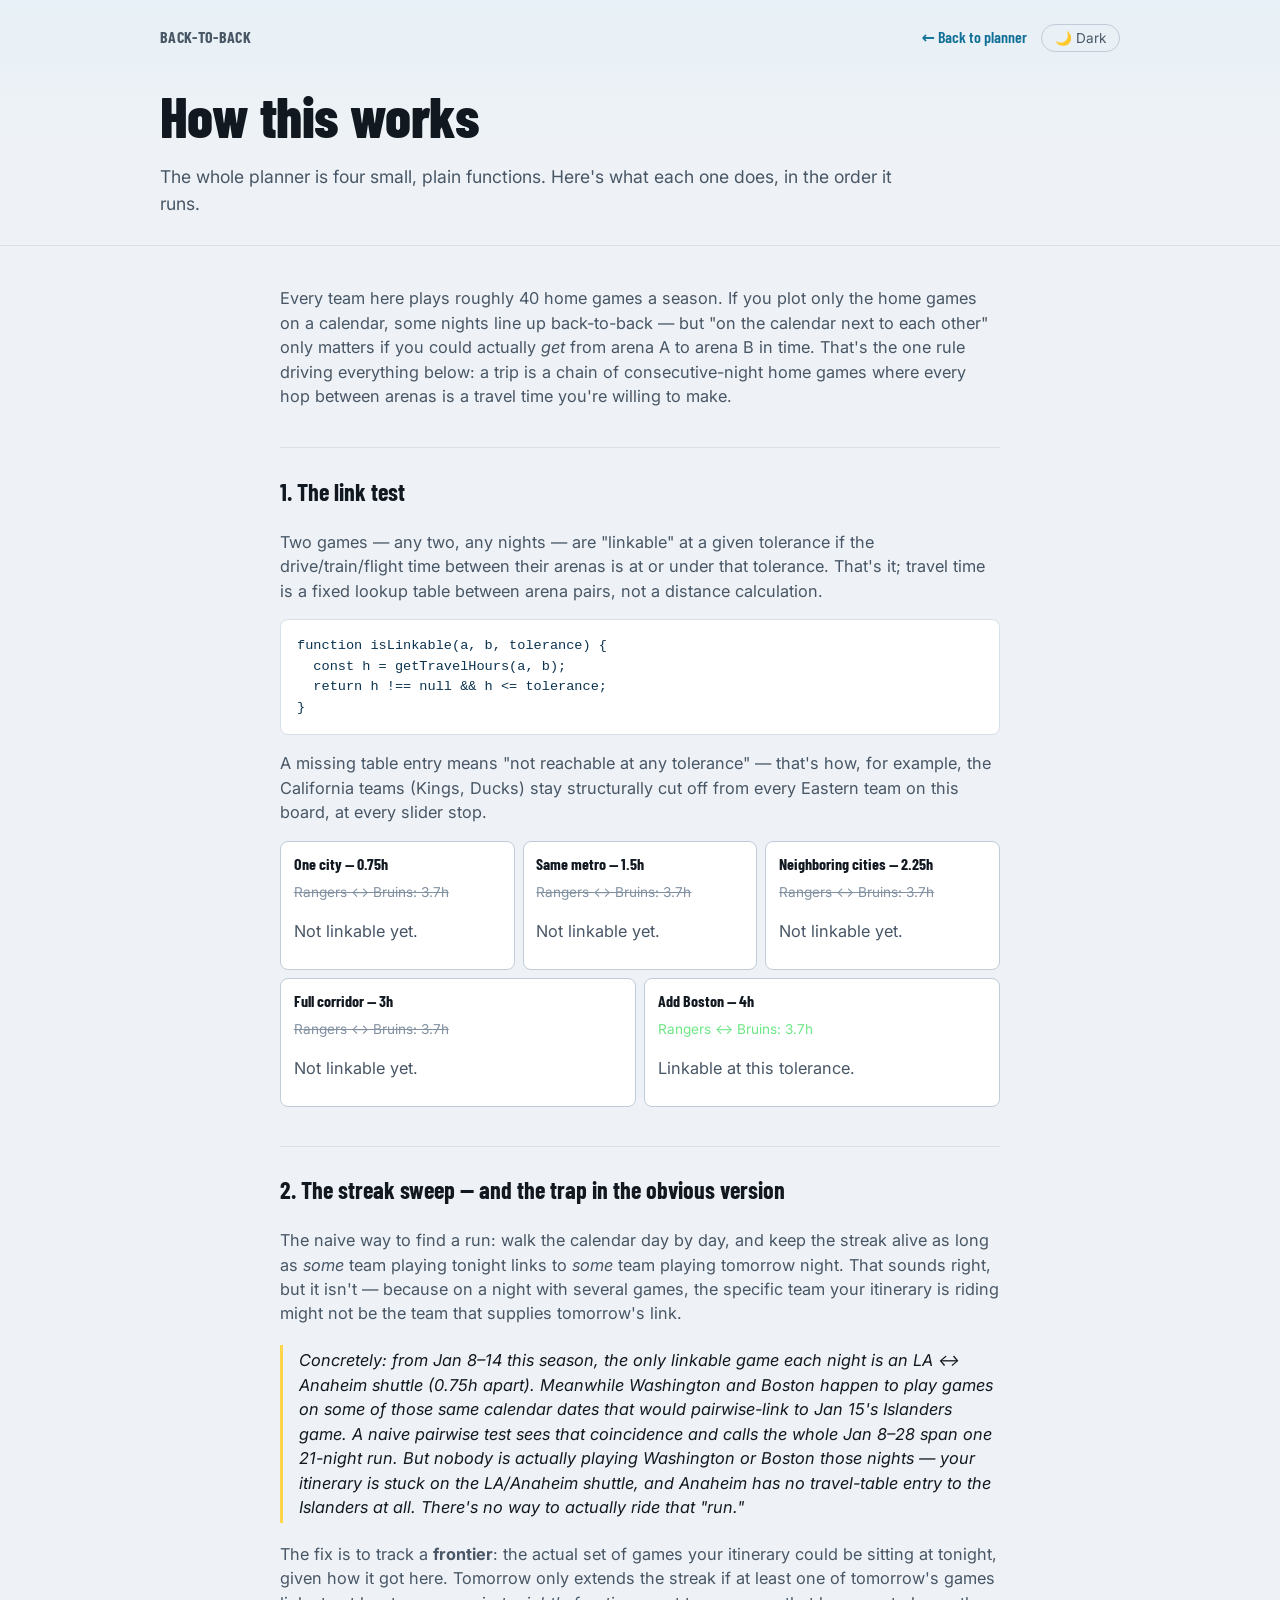
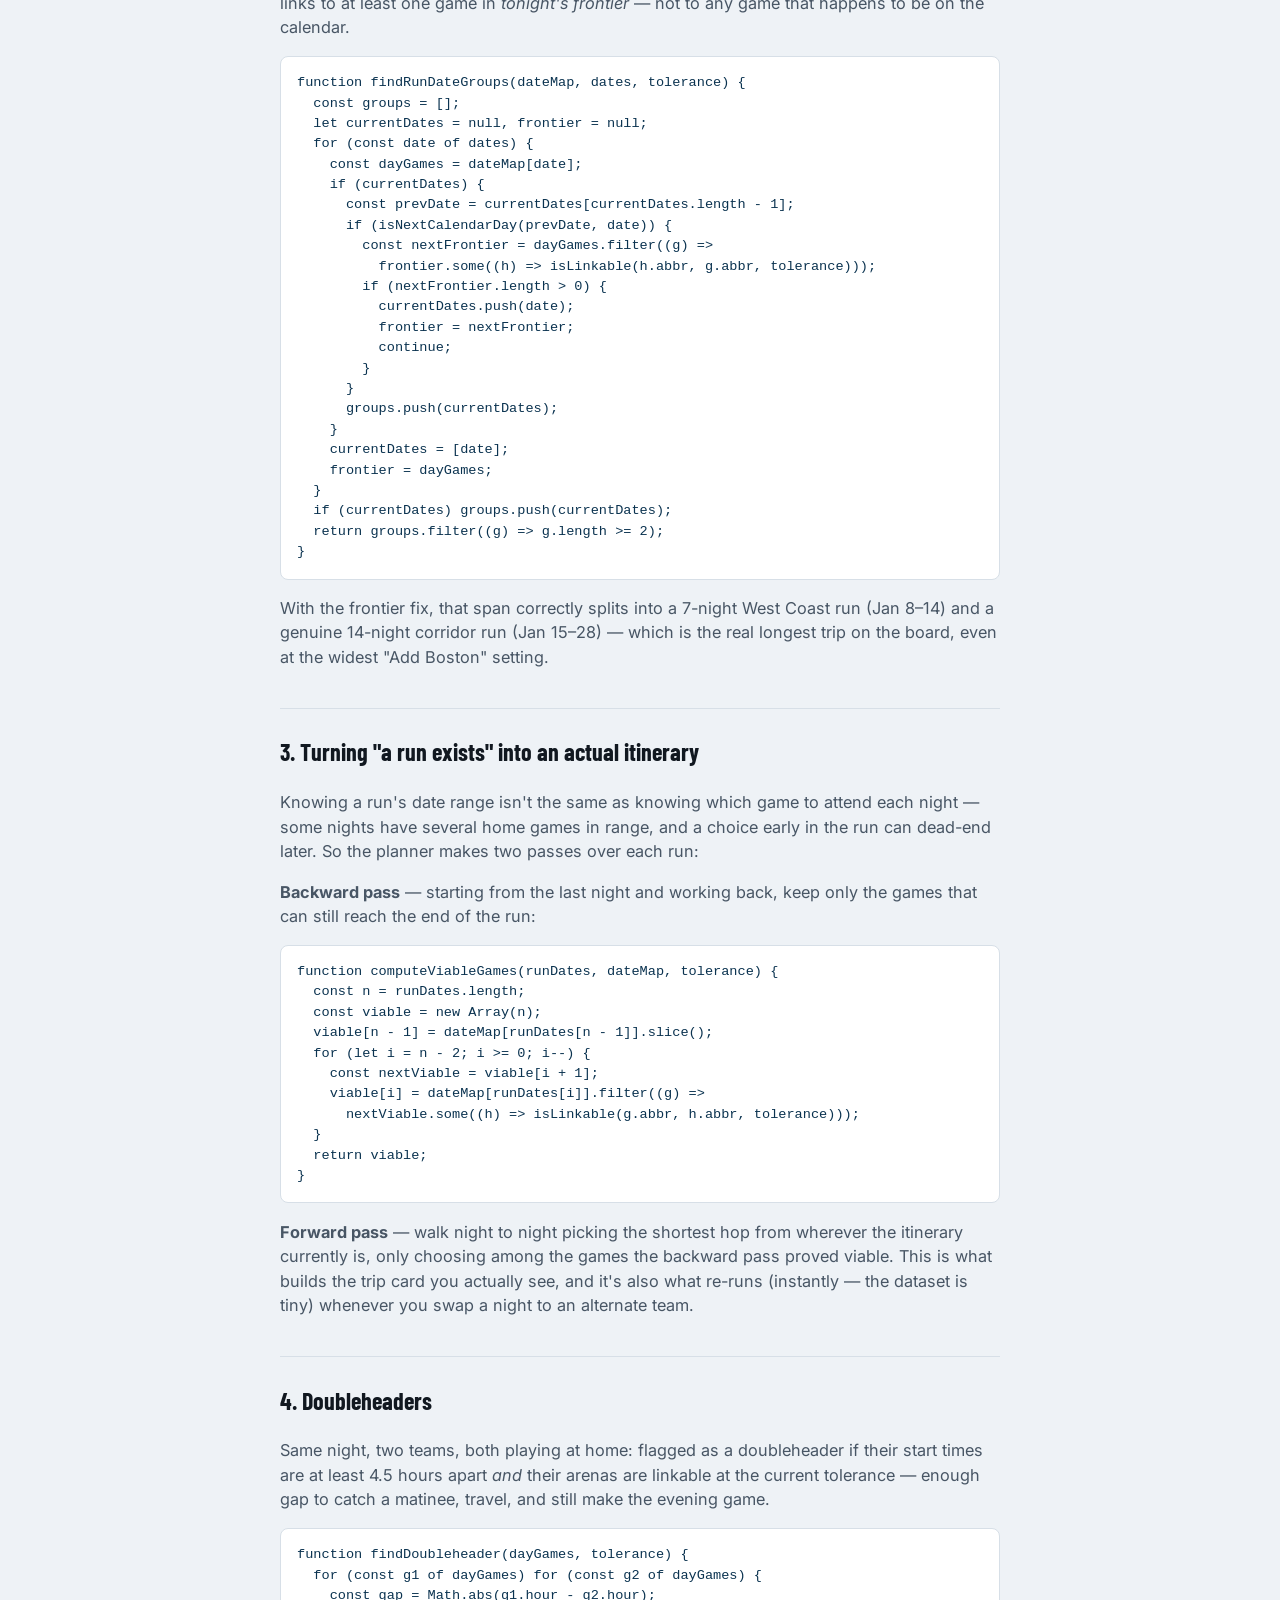
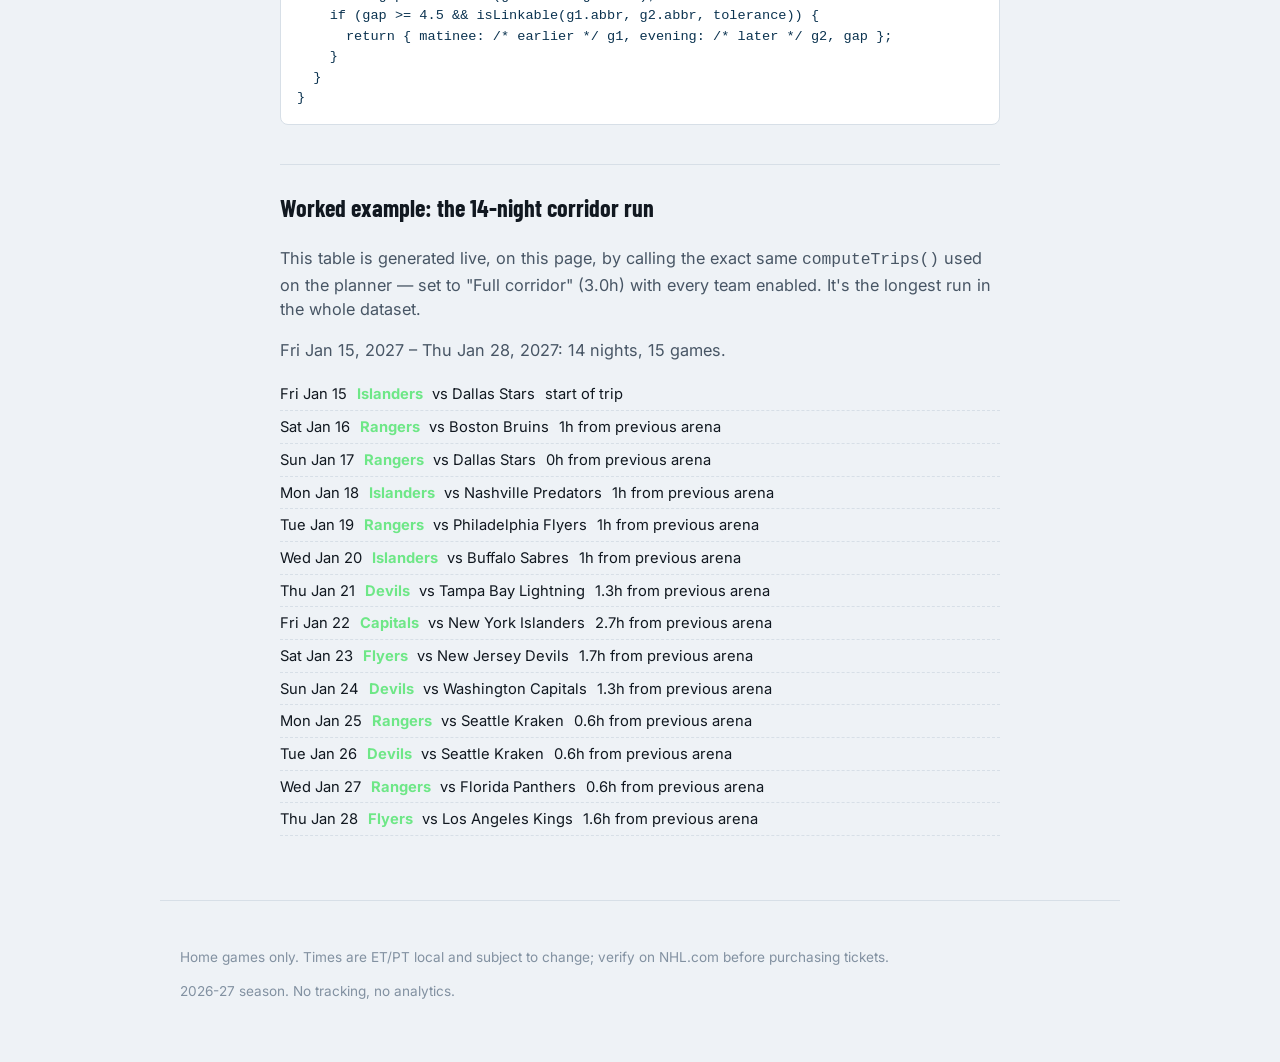
==== how.html @ 1ad983b2 "Initial Back-to-Back NHL trip planner static site Static planner for chaining consecutive-night NHL " ====
<!doctype html>
<html lang="en">
<head>
<meta charset="utf-8">
<script src="theme.js"></script>
<meta name="viewport" content="width=device-width, initial-scale=1">
<title>How this works — Back-to-Back</title>
<meta name="description" content="How the Back-to-Back trip planner finds travelable runs of NHL home games.">
<link rel="preconnect" href="https://fonts.googleapis.com">
<link rel="preconnect" href="https://fonts.gstatic.com" crossorigin>
<link href="https://fonts.googleapis.com/css2?family=Barlow+Condensed:wght@600;700;800&family=Inter:wght@400;500;600;700&display=swap" rel="stylesheet">
<link rel="stylesheet" href="styles.css">
</head>
<body>

<a class="skip-link" href="#how-content">Skip to content</a>

<header class="hero hero-compact">
  <div class="hero-inner">
    <nav class="topnav">
      <span class="brand">Back-to-Back</span>
      <div class="topnav-right">
        <a href="index.html">← Back to planner</a>
        <button type="button" class="theme-toggle" id="theme-toggle"></button>
      </div>
    </nav>
    <h1>How this works</h1>
    <p class="subtitle">The whole planner is four small, plain functions. Here's what each one does, in the order it runs.</p>
  </div>
</header>

<main id="how-content" class="how-page">

  <section>
    <p>
      Every team here plays roughly 40 home games a season. If you plot only the home games on a
      calendar, some nights line up back-to-back — but "on the calendar next to each other" only
      matters if you could actually <em>get</em> from arena A to arena B in time. That's the one rule
      driving everything below: a trip is a chain of consecutive-night home games where every hop
      between arenas is a travel time you're willing to make.
    </p>
  </section>

  <section>
    <h2>1. The link test</h2>
    <p>
      Two games — any two, any nights — are "linkable" at a given tolerance if the drive/train/flight
      time between their arenas is at or under that tolerance. That's it; travel time is a fixed lookup
      table between arena pairs, not a distance calculation.
    </p>
    <pre><code>function isLinkable(a, b, tolerance) {
  const h = getTravelHours(a, b);
  return h !== null && h &lt;= tolerance;
}</code></pre>
    <p>
      A missing table entry means "not reachable at any tolerance" — that's how, for example, the
      California teams (Kings, Ducks) stay structurally cut off from every Eastern team on this board,
      at every slider stop.
    </p>
    <div class="mini-slider-demo" id="link-demo" aria-hidden="false"></div>
  </section>

  <section>
    <h2>2. The streak sweep — and the trap in the obvious version</h2>
    <p>
      The naive way to find a run: walk the calendar day by day, and keep the streak alive as long as
      <em>some</em> team playing tonight links to <em>some</em> team playing tomorrow night. That sounds
      right, but it isn't — because on a night with several games, the specific team your itinerary is
      riding might not be the team that supplies tomorrow's link.
    </p>
    <p class="aha">
      Concretely: from Jan 8–14 this season, the only linkable game each night is an LA ↔ Anaheim shuttle
      (0.75h apart). Meanwhile Washington and Boston happen to play games on some of those same calendar
      dates that <em>would</em> pairwise-link to Jan 15's Islanders game. A naive pairwise test sees that
      coincidence and calls the whole Jan 8–28 span one 21-night run. But nobody is actually playing
      Washington or Boston those nights — your itinerary is stuck on the LA/Anaheim shuttle, and Anaheim
      has no travel-table entry to the Islanders at all. There's no way to actually ride that "run."
    </p>
    <p>
      The fix is to track a <strong>frontier</strong>: the actual set of games your itinerary could be
      sitting at tonight, given how it got here. Tomorrow only extends the streak if at least one of
      tomorrow's games links to at least one game in <em>tonight's frontier</em> — not to any game that
      happens to be on the calendar.
    </p>
    <pre><code>function findRunDateGroups(dateMap, dates, tolerance) {
  const groups = [];
  let currentDates = null, frontier = null;
  for (const date of dates) {
    const dayGames = dateMap[date];
    if (currentDates) {
      const prevDate = currentDates[currentDates.length - 1];
      if (isNextCalendarDay(prevDate, date)) {
        const nextFrontier = dayGames.filter((g) =>
          frontier.some((h) => isLinkable(h.abbr, g.abbr, tolerance)));
        if (nextFrontier.length > 0) {
          currentDates.push(date);
          frontier = nextFrontier;
          continue;
        }
      }
      groups.push(currentDates);
    }
    currentDates = [date];
    frontier = dayGames;
  }
  if (currentDates) groups.push(currentDates);
  return groups.filter((g) => g.length >= 2);
}</code></pre>
    <p>
      With the frontier fix, that span correctly splits into a 7-night West Coast run (Jan 8–14) and a
      genuine 14-night corridor run (Jan 15–28) — which is the real longest trip on the board, even at
      the widest "Add Boston" setting.
    </p>
  </section>

  <section>
    <h2>3. Turning "a run exists" into an actual itinerary</h2>
    <p>
      Knowing a run's date range isn't the same as knowing which game to attend each night — some nights
      have several home games in range, and a choice early in the run can dead-end later. So the planner
      makes two passes over each run:
    </p>
    <p>
      <strong>Backward pass</strong> — starting from the last night and working back, keep only the games
      that can still reach the end of the run:
    </p>
    <pre><code>function computeViableGames(runDates, dateMap, tolerance) {
  const n = runDates.length;
  const viable = new Array(n);
  viable[n - 1] = dateMap[runDates[n - 1]].slice();
  for (let i = n - 2; i >= 0; i--) {
    const nextViable = viable[i + 1];
    viable[i] = dateMap[runDates[i]].filter((g) =>
      nextViable.some((h) => isLinkable(g.abbr, h.abbr, tolerance)));
  }
  return viable;
}</code></pre>
    <p>
      <strong>Forward pass</strong> — walk night to night picking the shortest hop from wherever the
      itinerary currently is, only choosing among the games the backward pass proved viable. This is what
      builds the trip card you actually see, and it's also what re-runs (instantly — the dataset is tiny)
      whenever you swap a night to an alternate team.
    </p>
  </section>

  <section>
    <h2>4. Doubleheaders</h2>
    <p>
      Same night, two teams, both playing at home: flagged as a doubleheader if their start times are at
      least 4.5 hours apart <em>and</em> their arenas are linkable at the current tolerance — enough gap
      to catch a matinee, travel, and still make the evening game.
    </p>
    <pre><code>function findDoubleheader(dayGames, tolerance) {
  for (const g1 of dayGames) for (const g2 of dayGames) {
    const gap = Math.abs(g1.hour - g2.hour);
    if (gap >= 4.5 && isLinkable(g1.abbr, g2.abbr, tolerance)) {
      return { matinee: /* earlier */ g1, evening: /* later */ g2, gap };
    }
  }
}</code></pre>
  </section>

  <section>
    <h2>Worked example: the 14-night corridor run</h2>
    <p>
      This table is generated live, on this page, by calling the exact same <code>computeTrips()</code>
      used on the planner — set to "Full corridor" (3.0h) with every team enabled. It's the longest run in
      the whole dataset.
    </p>
    <div id="worked-example"></div>
  </section>

</main>

<footer class="site-footer">
  <p id="footer-note-how"></p>
  <p class="footer-credit">2026-27 season. No tracking, no analytics.</p>
</footer>

<script src="algo.js"></script>
<script src="how.js"></script>
</body>
</html>
---- styles.css ----
/* ===== Back-to-Back — rink-inspired dark theme ===== */

:root {
  --bg: #0a0e14;
  --bg-raised: #10151d;
  --bg-card: #131a24;
  --bg-card-hover: #172130;
  --ice: #7fd8ff;
  --ice-dim: #3d6b7d;
  --text: #f2f6fa;
  --text-dim: #a9b6c4;
  --text-faint: #6c7a89;
  --border: #223042;
  --border-bright: #2e4155;
  --accent: #7fd8ff;
  --danger: #ff6b6b;
  --focus: #ffd54a;
  --radius: 14px;
  --radius-sm: 8px;
  --font-display: "Barlow Condensed", "Archivo", system-ui, sans-serif;
  --font-body: "Inter", system-ui, -apple-system, sans-serif;
  --shadow-card: 0 8px 24px -8px rgba(0, 0, 0, 0.5);
  --motion-fast: 200ms;
  --motion-med: 340ms;
}

@media (prefers-color-scheme: light) {
  :root {
    --bg: #eef2f6;
    --bg-raised: #ffffff;
    --bg-card: #ffffff;
    --bg-card-hover: #f5f8fb;
    --ice: #0f6f96;
    --ice-dim: #9fc4d4;
    --text: #111820;
    --text-dim: #485665;
    --text-faint: #8291a1;
    --border: #d7dfe7;
    --border-bright: #c1ccd8;
    --shadow-card: 0 8px 24px -10px rgba(20, 40, 60, 0.18);
  }
}

/* Manual theme toggle overrides — win over the system prefers-color-scheme
   query in either direction once the visitor picks a theme explicitly. */
:root[data-theme="light"] {
  --bg: #eef2f6;
  --bg-raised: #ffffff;
  --bg-card: #ffffff;
  --bg-card-hover: #f5f8fb;
  --ice: #0f6f96;
  --ice-dim: #9fc4d4;
  --text: #111820;
  --text-dim: #485665;
  --text-faint: #8291a1;
  --border: #d7dfe7;
  --border-bright: #c1ccd8;
  --shadow-card: 0 8px 24px -10px rgba(20, 40, 60, 0.18);
}
:root[data-theme="dark"] {
  --bg: #0a0e14;
  --bg-raised: #10151d;
  --bg-card: #131a24;
  --bg-card-hover: #172130;
  --ice: #7fd8ff;
  --ice-dim: #3d6b7d;
  --text: #f2f6fa;
  --text-dim: #a9b6c4;
  --text-faint: #6c7a89;
  --border: #223042;
  --border-bright: #2e4155;
  --shadow-card: 0 8px 24px -8px rgba(0, 0, 0, 0.5);
}

* { box-sizing: border-box; }

html { color-scheme: dark light; }

body {
  margin: 0;
  background: radial-gradient(ellipse at top, #101823 0%, var(--bg) 55%);
  color: var(--text);
  font-family: var(--font-body);
  line-height: 1.5;
  -webkit-font-smoothing: antialiased;
}

@media (prefers-color-scheme: light) {
  body { background: var(--bg); }
}
:root[data-theme="light"] body { background: var(--bg); }
:root[data-theme="dark"] body { background: radial-gradient(ellipse at top, #101823 0%, var(--bg) 55%); }

.skip-link {
  position: absolute;
  left: -9999px;
  top: 0;
  background: var(--accent);
  color: #001018;
  padding: 0.75rem 1rem;
  z-index: 100;
  font-weight: 600;
}
.skip-link:focus { left: 0; }

:focus-visible {
  outline: 2px solid var(--focus);
  outline-offset: 2px;
}

/* ===== hero ===== */
.hero {
  padding: 2rem 1.25rem 1.5rem;
  border-bottom: 1px solid var(--border);
  background:
    linear-gradient(180deg, rgba(127, 216, 255, 0.06), transparent 60%);
}
.hero-inner { max-width: 960px; margin: 0 auto; }

.hero-compact { padding: 1.5rem 1.25rem 1.75rem; }
.hero-compact h1 { font-size: clamp(1.8rem, 5vw, 2.6rem); }

.topnav {
  display: flex;
  align-items: baseline;
  justify-content: space-between;
  margin-bottom: 1.25rem;
  font-family: var(--font-display);
}
.topnav .brand {
  font-weight: 700;
  letter-spacing: 0.02em;
  color: var(--text-dim);
  font-size: 1rem;
  text-transform: uppercase;
}
.topnav a {
  color: var(--ice);
  text-decoration: none;
  font-weight: 600;
  font-size: 1rem;
  border-bottom: 1px solid transparent;
}
.topnav a:hover, .topnav a:focus-visible { border-bottom-color: currentColor; }
.topnav-right { display: flex; align-items: center; gap: 0.9rem; }

.hero h1 {
  font-family: var(--font-display);
  font-weight: 800;
  font-size: clamp(2.2rem, 6vw, 3.6rem);
  letter-spacing: -0.01em;
  margin: 0 0 0.4rem;
  display: flex;
  align-items: baseline;
  gap: 0.6rem;
  flex-wrap: wrap;
}
.hero-year {
  font-size: 1.1rem;
  color: var(--ice);
  font-weight: 700;
  background: rgba(127, 216, 255, 0.12);
  padding: 0.15rem 0.6rem;
  border-radius: 999px;
  letter-spacing: 0.02em;
}
.subtitle {
  color: var(--text-dim);
  font-size: 1.1rem;
  max-width: 42em;
  margin: 0;
}

/* ===== controls bar ===== */
.controls-bar {
  position: sticky;
  top: 0;
  z-index: 20;
  background: rgba(10, 14, 20, 0.92);
  backdrop-filter: blur(10px);
  border-bottom: 1px solid var(--border);
}
@media (prefers-color-scheme: light) {
  .controls-bar { background: rgba(238, 242, 246, 0.92); }
}
.controls-inner {
  max-width: 960px;
  margin: 0 auto;
  padding: 1rem 1.25rem;
  display: grid;
  gap: 1rem;
  grid-template-columns: 1fr;
}
@media (min-width: 800px) {
  .controls-inner {
    grid-template-columns: 1.2fr 1fr auto;
    align-items: start;
  }
}

.control-label {
  font-family: var(--font-display);
  font-weight: 700;
  font-size: 0.9rem;
  text-transform: uppercase;
  letter-spacing: 0.06em;
  color: var(--text-faint);
  margin: 0 0 0.4rem;
}

.slider-readout {
  display: flex;
  align-items: baseline;
  gap: 0.6rem;
  margin-bottom: 0.35rem;
}
.slider-value-label {
  font-family: var(--font-display);
  font-weight: 700;
  font-size: 1.4rem;
  color: var(--text);
}
.slider-value-hours {
  font-variant-numeric: tabular-nums;
  color: var(--ice);
  font-weight: 600;
}

.tolerance-slider {
  width: 100%;
  appearance: none;
  height: 6px;
  border-radius: 999px;
  background: linear-gradient(90deg, var(--ice-dim), var(--ice));
  margin: 0.4rem 0 0.2rem;
  cursor: pointer;
}
.tolerance-slider::-webkit-slider-thumb {
  appearance: none;
  width: 24px;
  height: 24px;
  border-radius: 50%;
  background: var(--ice);
  border: 3px solid var(--bg);
  box-shadow: 0 0 0 1.5px var(--ice);
  cursor: pointer;
  transition: transform var(--motion-fast);
}
.tolerance-slider:hover::-webkit-slider-thumb,
.tolerance-slider:focus-visible::-webkit-slider-thumb { transform: scale(1.15); }
.tolerance-slider::-moz-range-thumb {
  width: 24px;
  height: 24px;
  border-radius: 50%;
  background: var(--ice);
  border: 3px solid var(--bg);
  cursor: pointer;
}

.stop-ticks {
  display: flex;
  justify-content: space-between;
  font-size: 0.72rem;
  color: var(--text-faint);
  padding: 0 2px;
}
.stop-ticks span { width: 1px; text-align: center; }

.slider-helper {
  color: var(--text-dim);
  font-size: 0.88rem;
  margin: 0.5rem 0 0;
  min-height: 2.4em;
}

.team-filter-header {
  display: flex;
  align-items: center;
  justify-content: space-between;
  gap: 0.5rem;
}
.team-filter-actions { display: flex; gap: 0.4rem; }
.quick-action {
  background: transparent;
  border: 1px solid var(--border-bright);
  color: var(--text-dim);
  border-radius: 999px;
  padding: 0.2rem 0.7rem;
  font-size: 0.8rem;
  cursor: pointer;
  font-family: var(--font-body);
}
.quick-action:hover { border-color: var(--ice); color: var(--ice); }

.theme-toggle {
  background: transparent;
  border: 1px solid var(--border-bright);
  color: var(--text-dim);
  border-radius: 999px;
  padding: 0.3rem 0.8rem;
  font-size: 0.85rem;
  font-family: var(--font-body);
  cursor: pointer;
  white-space: nowrap;
}
.theme-toggle:hover { border-color: var(--ice); color: var(--ice); }

.team-chips {
  display: flex;
  flex-wrap: wrap;
  gap: 0.4rem;
  margin-top: 0.5rem;
}
.team-chip {
  --chip-color: #888;
  display: inline-flex;
  align-items: center;
  gap: 0.4rem;
  border: 1.5px solid var(--chip-color);
  background: color-mix(in srgb, var(--chip-color) 12%, transparent);
  color: var(--text);
  padding: 0.35rem 0.7rem 0.35rem 0.5rem;
  border-radius: 999px;
  font-size: 0.85rem;
  font-weight: 600;
  cursor: pointer;
  min-height: 36px;
  transition: background var(--motion-fast), opacity var(--motion-fast);
}
.team-chip .dot {
  width: 10px;
  height: 10px;
  border-radius: 50%;
  background: var(--chip-color);
  flex: none;
}
.team-chip[aria-pressed="false"] {
  opacity: 0.4;
  background: transparent;
}
.team-chip:hover { background: color-mix(in srgb, var(--chip-color) 22%, transparent); }

.live-stat {
  font-family: var(--font-display);
  font-size: 1rem;
  color: var(--text-dim);
  align-self: center;
  background: var(--bg-raised);
  border: 1px solid var(--border);
  border-radius: var(--radius-sm);
  padding: 0.6rem 0.9rem;
  white-space: nowrap;
}
.live-stat strong { color: var(--ice); font-size: 1.15rem; }

/* ===== corridor schematic ===== */
.corridor-schematic-wrap {
  border-bottom: 1px solid var(--border);
  background: var(--bg-raised);
}
.corridor-schematic-inner {
  max-width: 960px;
  margin: 0 auto;
  padding: 1rem 1.25rem;
  overflow-x: auto;
}
.corridor-schematic svg { display: block; min-width: 560px; }
.corridor-node-label {
  font-family: var(--font-body);
  font-size: 11px;
  fill: var(--text-dim);
}
.corridor-link {
  stroke: var(--border-bright);
  stroke-width: 2;
  transition: stroke var(--motion-med), stroke-width var(--motion-med), opacity var(--motion-med);
  opacity: 0.35;
}
.corridor-link.active {
  opacity: 1;
  stroke-width: 3;
}

/* ===== results ===== */
main#results {
  max-width: 960px;
  margin: 0 auto;
  padding: 1.5rem 1.25rem 3rem;
}

.hero-callout {
  background: linear-gradient(135deg, rgba(127, 216, 255, 0.14), rgba(127, 216, 255, 0.03));
  border: 1px solid var(--border-bright);
  border-radius: var(--radius);
  padding: 1rem 1.25rem;
  margin-bottom: 1.5rem;
  font-family: var(--font-display);
  font-size: 1.05rem;
  color: var(--text);
}
.hero-callout strong { color: var(--ice); font-size: 1.3rem; }

.empty-state {
  text-align: center;
  padding: 3rem 1rem;
  color: var(--text-dim);
  font-size: 1.05rem;
}

.range-section { margin-bottom: 2.25rem; }
.range-section-header {
  display: flex;
  align-items: baseline;
  gap: 0.7rem;
  margin-bottom: 0.9rem;
  font-family: var(--font-display);
}
.range-section-header h2 {
  font-size: 1.6rem;
  font-weight: 800;
  margin: 0;
  letter-spacing: -0.01em;
}
.range-count-badge {
  background: var(--bg-card);
  border: 1px solid var(--border-bright);
  color: var(--text-dim);
  font-size: 0.8rem;
  font-weight: 700;
  padding: 0.15rem 0.6rem;
  border-radius: 999px;
}

.trip-cards { display: grid; gap: 1rem; }

.trip-card {
  background: var(--bg-card);
  border: 1px solid var(--border);
  border-radius: var(--radius);
  box-shadow: var(--shadow-card);
  overflow: hidden;
  animation: card-in var(--motion-med) both;
}
@keyframes card-in {
  from { opacity: 0; transform: translateY(6px); }
  to { opacity: 1; transform: translateY(0); }
}
@media (prefers-reduced-motion: reduce) {
  .trip-card { animation: none; }
}

.trip-card-header {
  display: flex;
  align-items: center;
  justify-content: space-between;
  gap: 1rem;
  padding: 0.9rem 1.1rem;
  border-bottom: 1px solid var(--border);
  flex-wrap: wrap;
}
.trip-card-dates {
  font-family: var(--font-display);
  font-weight: 700;
  font-size: 1.05rem;
}
.trip-card-badges { display: flex; gap: 0.5rem; align-items: center; }
.night-count-badge {
  font-family: var(--font-display);
  font-weight: 800;
  font-size: 1.3rem;
  color: var(--ice);
  background: color-mix(in srgb, var(--ice) 14%, transparent);
  border-radius: var(--radius-sm);
  padding: 0.25rem 0.7rem;
  white-space: nowrap;
}
.game-count-note {
  font-size: 0.78rem;
  color: var(--text-faint);
  font-weight: 600;
}
.copy-btn {
  background: transparent;
  border: 1px solid var(--border-bright);
  color: var(--text-dim);
  border-radius: var(--radius-sm);
  padding: 0.35rem 0.7rem;
  font-size: 0.8rem;
  cursor: pointer;
  font-family: var(--font-body);
}
.copy-btn:hover { color: var(--ice); border-color: var(--ice); }

.night-list { list-style: none; margin: 0; padding: 0.4rem 1.1rem 1rem; }
.night-row {
  display: grid;
  grid-template-columns: 3.4em 8px 1fr auto;
  gap: 0.6rem;
  align-items: center;
  padding: 0.55rem 0;
  border-bottom: 1px dashed var(--border);
}
.night-row:last-child { border-bottom: none; }
.night-date {
  font-size: 0.82rem;
  color: var(--text-faint);
  font-variant-numeric: tabular-nums;
  line-height: 1.25;
}
.night-stripe { width: 8px; align-self: stretch; border-radius: 4px; background: var(--stripe-color, var(--ice)); }
.night-main { min-width: 0; }
.night-matchup { font-weight: 600; font-size: 0.98rem; }
.night-meta { font-size: 0.82rem; color: var(--text-dim); }
.night-time {
  font-size: 0.85rem;
  color: var(--text-dim);
  text-align: right;
  white-space: nowrap;
}

.alt-picker { display: flex; flex-wrap: wrap; gap: 0.3rem; margin-top: 0.35rem; }
.alt-chip {
  font-size: 0.72rem;
  font-weight: 600;
  padding: 0.15rem 0.5rem;
  border-radius: 999px;
  border: 1px solid var(--border-bright);
  background: transparent;
  color: var(--text-faint);
  cursor: pointer;
}
.alt-chip[aria-pressed="true"] {
  background: var(--alt-color, var(--ice));
  color: #001018;
  border-color: var(--alt-color, var(--ice));
}

.hop-row {
  grid-column: 1 / -1;
  display: flex;
  align-items: center;
  gap: 0.4rem;
  font-size: 0.78rem;
  color: var(--text-faint);
  padding: 0.15rem 0 0.15rem 3.4em;
}
.hop-row.hop-tight { color: var(--focus); font-weight: 600; }
.hop-arrow { color: var(--text-faint); }

.doubleheader-badge {
  display: inline-block;
  font-size: 0.7rem;
  font-weight: 800;
  text-transform: uppercase;
  letter-spacing: 0.04em;
  color: #1a1200;
  background: linear-gradient(135deg, var(--focus), #ffb84a);
  padding: 0.15rem 0.5rem;
  border-radius: 999px;
  margin-bottom: 0.3rem;
}
.doubleheader-game {
  display: flex;
  justify-content: space-between;
  gap: 0.6rem;
  font-size: 0.9rem;
  padding: 0.1rem 0;
}
.doubleheader-arrow { color: var(--text-faint); font-size: 0.78rem; padding-left: 0.2rem; }

/* ===== footer ===== */
.site-footer {
  max-width: 960px;
  margin: 0 auto;
  padding: 2rem 1.25rem 3rem;
  color: var(--text-faint);
  font-size: 0.85rem;
  border-top: 1px solid var(--border);
}
.footer-credit { margin-top: 0.4rem; }

/* ===== "how it works" page shares this stylesheet ===== */
.how-page {
  max-width: 760px;
  margin: 0 auto;
  padding: 1.5rem 1.25rem 4rem;
}
.how-page h1 {
  font-family: var(--font-display);
  font-weight: 800;
  font-size: clamp(2rem, 5vw, 2.8rem);
  margin-bottom: 0.3rem;
}
.how-page h2 {
  font-family: var(--font-display);
  font-weight: 700;
  font-size: 1.5rem;
  margin-top: 2.4rem;
  border-top: 1px solid var(--border);
  padding-top: 1.6rem;
}
.how-page p { color: var(--text-dim); font-size: 1.02rem; }
.how-page code, .how-page pre { font-family: "SF Mono", "Menlo", monospace; }
.how-page pre {
  background: var(--bg-card);
  border: 1px solid var(--border);
  border-radius: var(--radius-sm);
  padding: 1rem;
  overflow-x: auto;
  font-size: 0.85rem;
  line-height: 1.5;
  color: #cfe8ff;
}
@media (prefers-color-scheme: light) {
  .how-page pre { color: #0b3350; }
}
.how-page .aha {
  border-left: 3px solid var(--focus);
  padding: 0.2rem 0 0.2rem 1rem;
  margin: 1.2rem 0;
  color: var(--text);
  font-style: italic;
}
.worked-example-row {
  display: flex;
  gap: 0.6rem;
  align-items: baseline;
  padding: 0.3rem 0;
  font-size: 0.92rem;
  border-bottom: 1px dashed var(--border);
}
.worked-example-row .ok { color: #6ee787; font-weight: 700; }
.mini-slider-demo {
  display: flex;
  gap: 0.5rem;
  flex-wrap: wrap;
  margin: 1rem 0;
}
.mini-slider-card {
  border: 1px solid var(--border-bright);
  border-radius: var(--radius-sm);
  padding: 0.6rem 0.8rem;
  background: var(--bg-card);
  font-size: 0.85rem;
  flex: 1 1 200px;
}
.mini-slider-card h3 { margin: 0 0 0.4rem; font-family: var(--font-display); font-size: 1rem; }
.mini-slider-card .link-ok { color: #6ee787; }
.mini-slider-card .link-no { color: var(--text-faint); text-decoration: line-through; }

@media (max-width: 560px) {
  .night-row { grid-template-columns: 2.8em 6px 1fr; }
  .night-time { grid-column: 1 / -1; text-align: left; padding-left: calc(2.8em + 6px + 0.6rem); }
  .hop-row { padding-left: 2.8em; }
}
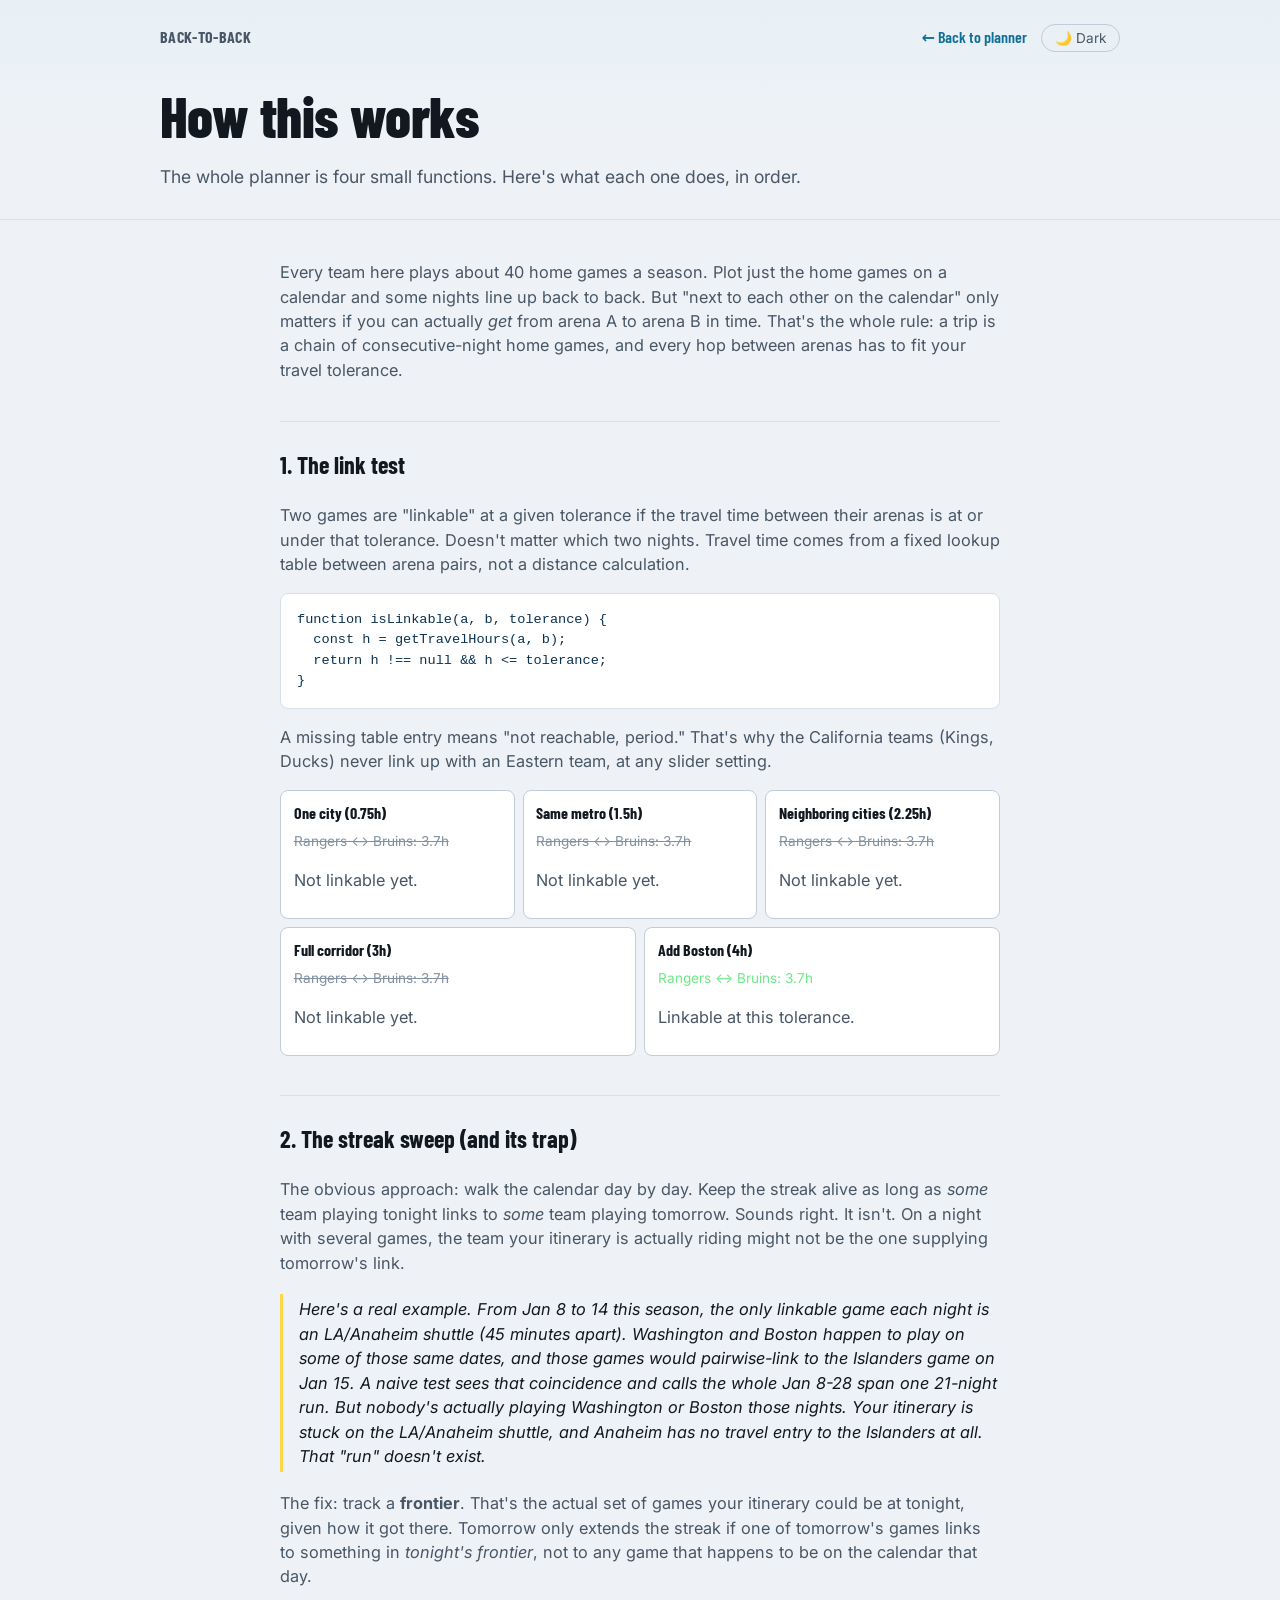
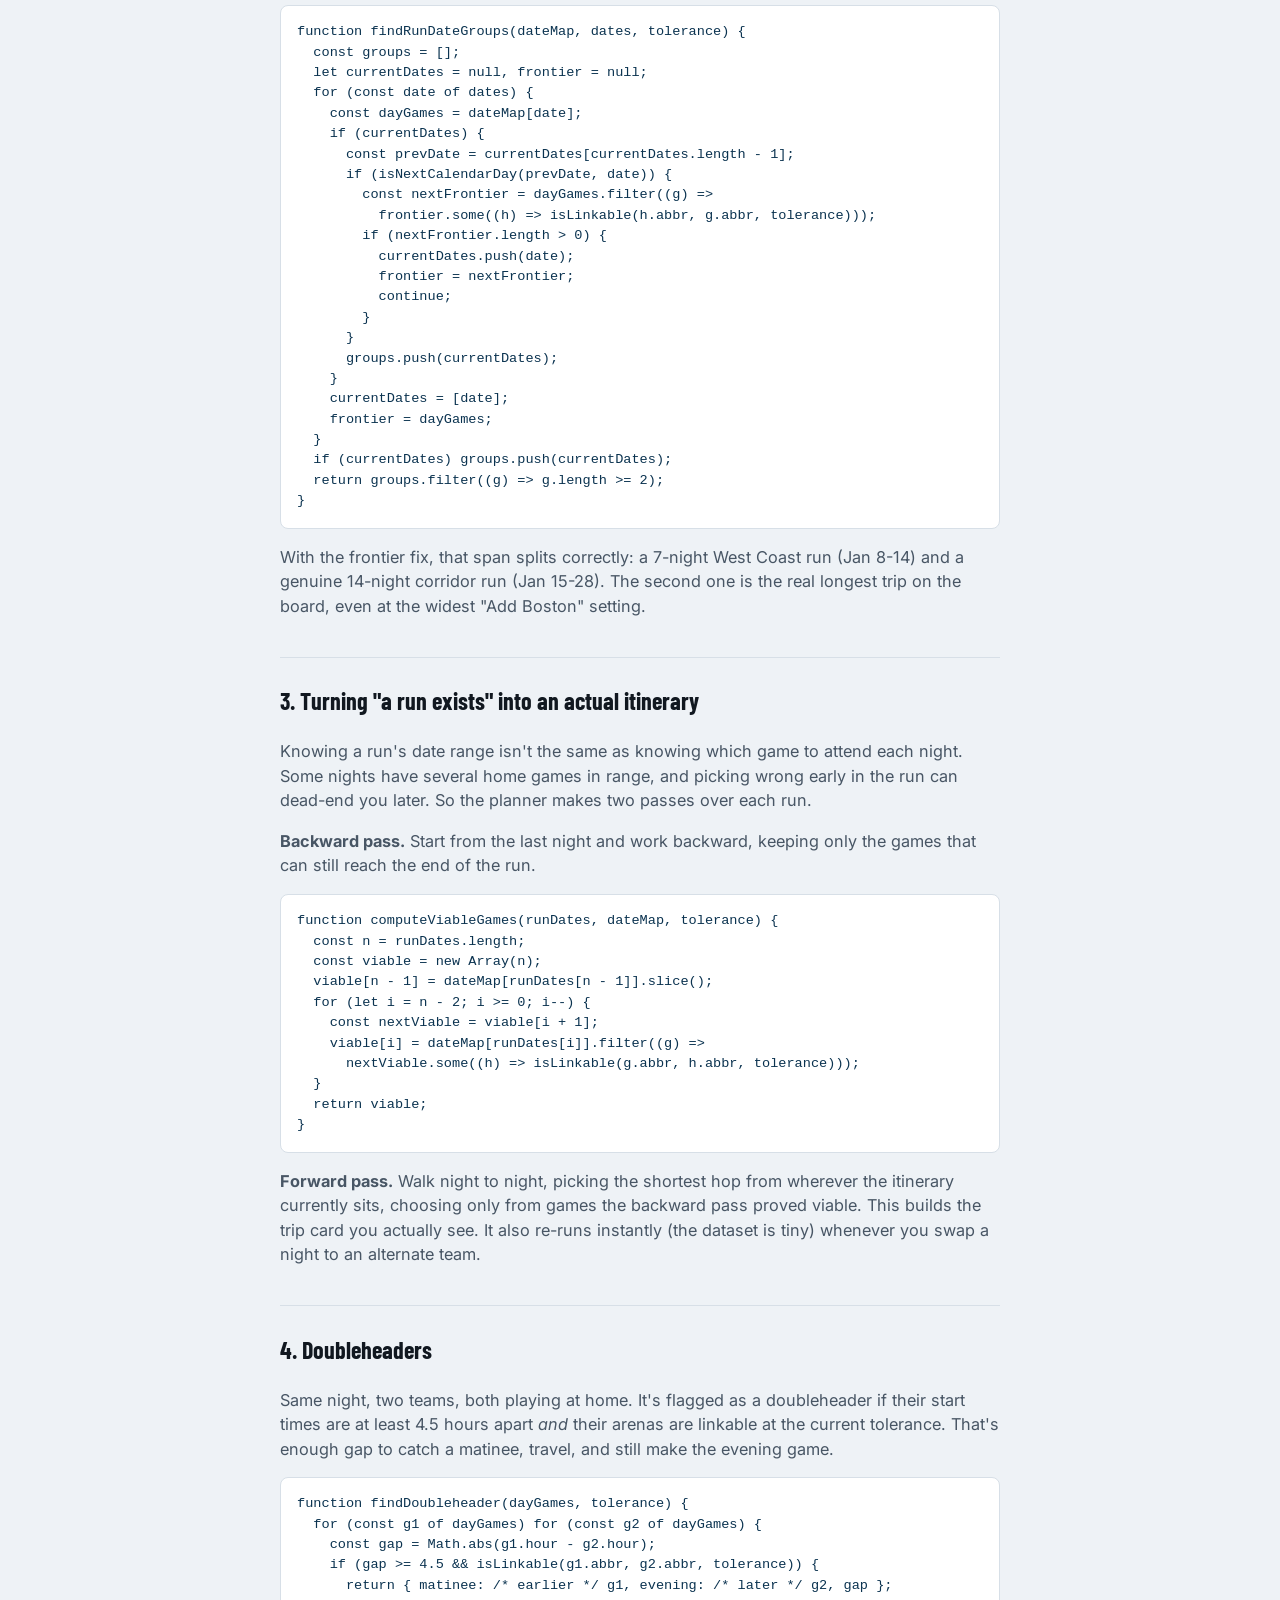
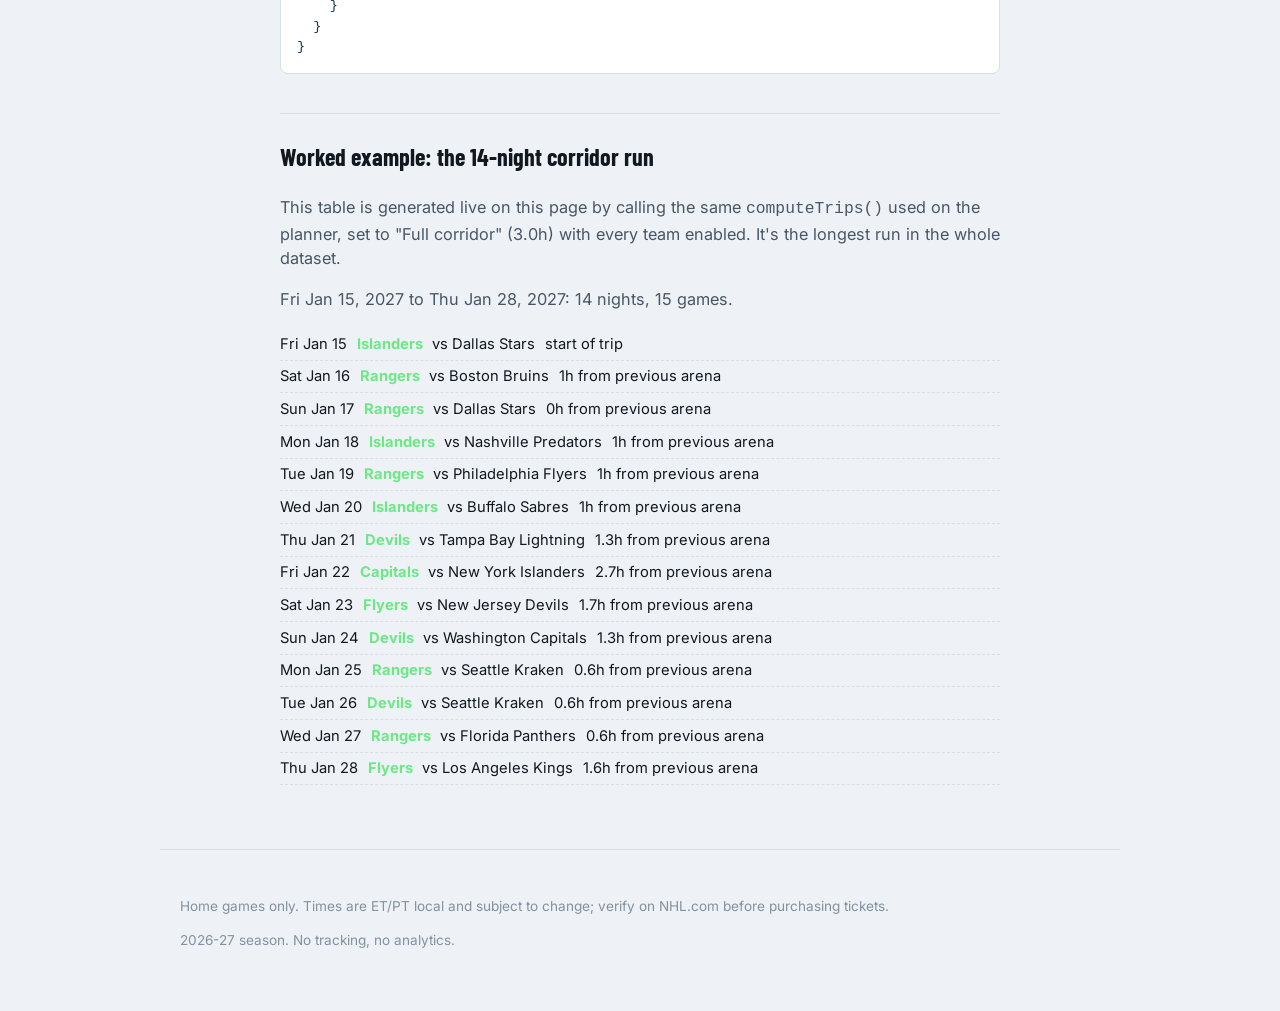
==== commit 86572460: "Remove em/en dashes site-wide, rewrite how.html prose, document style rule Swept every file (UI copy" ====
--- a/how.html
+++ b/how.html
@@ -4,7 +4,7 @@
 <meta charset="utf-8">
 <script src="theme.js"></script>
 <meta name="viewport" content="width=device-width, initial-scale=1">
-<title>How this works — Back-to-Back</title>
+<title>How this works: Back-to-Back</title>
 <meta name="description" content="How the Back-to-Back trip planner finds travelable runs of NHL home games.">
 <link rel="preconnect" href="https://fonts.googleapis.com">
 <link rel="preconnect" href="https://fonts.gstatic.com" crossorigin>
@@ -25,7 +25,7 @@
       </div>
     </nav>
     <h1>How this works</h1>
-    <p class="subtitle">The whole planner is four small, plain functions. Here's what each one does, in the order it runs.</p>
+    <p class="subtitle">The whole planner is four small functions. Here's what each one does, in order.</p>
   </div>
 </header>
 
@@ -33,19 +33,19 @@
 
   <section>
     <p>
-      Every team here plays roughly 40 home games a season. If you plot only the home games on a
-      calendar, some nights line up back-to-back — but "on the calendar next to each other" only
-      matters if you could actually <em>get</em> from arena A to arena B in time. That's the one rule
-      driving everything below: a trip is a chain of consecutive-night home games where every hop
-      between arenas is a travel time you're willing to make.
+      Every team here plays about 40 home games a season. Plot just the home games on a calendar and
+      some nights line up back to back. But "next to each other on the calendar" only matters if you
+      can actually <em>get</em> from arena A to arena B in time. That's the whole rule: a trip is a
+      chain of consecutive-night home games, and every hop between arenas has to fit your travel
+      tolerance.
     </p>
   </section>
 
   <section>
     <h2>1. The link test</h2>
     <p>
-      Two games — any two, any nights — are "linkable" at a given tolerance if the drive/train/flight
-      time between their arenas is at or under that tolerance. That's it; travel time is a fixed lookup
+      Two games are "linkable" at a given tolerance if the travel time between their arenas is at or
+      under that tolerance. Doesn't matter which two nights. Travel time comes from a fixed lookup
       table between arena pairs, not a distance calculation.
     </p>
     <pre><code>function isLinkable(a, b, tolerance) {
@@ -53,34 +53,33 @@
   return h !== null && h &lt;= tolerance;
 }</code></pre>
     <p>
-      A missing table entry means "not reachable at any tolerance" — that's how, for example, the
-      California teams (Kings, Ducks) stay structurally cut off from every Eastern team on this board,
-      at every slider stop.
+      A missing table entry means "not reachable, period." That's why the California teams (Kings,
+      Ducks) never link up with an Eastern team, at any slider setting.
     </p>
     <div class="mini-slider-demo" id="link-demo" aria-hidden="false"></div>
   </section>
 
   <section>
-    <h2>2. The streak sweep — and the trap in the obvious version</h2>
+    <h2>2. The streak sweep (and its trap)</h2>
     <p>
-      The naive way to find a run: walk the calendar day by day, and keep the streak alive as long as
-      <em>some</em> team playing tonight links to <em>some</em> team playing tomorrow night. That sounds
-      right, but it isn't — because on a night with several games, the specific team your itinerary is
-      riding might not be the team that supplies tomorrow's link.
+      The obvious approach: walk the calendar day by day. Keep the streak alive as long as
+      <em>some</em> team playing tonight links to <em>some</em> team playing tomorrow. Sounds right.
+      It isn't. On a night with several games, the team your itinerary is actually riding might not be
+      the one supplying tomorrow's link.
     </p>
     <p class="aha">
-      Concretely: from Jan 8–14 this season, the only linkable game each night is an LA ↔ Anaheim shuttle
-      (0.75h apart). Meanwhile Washington and Boston happen to play games on some of those same calendar
-      dates that <em>would</em> pairwise-link to Jan 15's Islanders game. A naive pairwise test sees that
-      coincidence and calls the whole Jan 8–28 span one 21-night run. But nobody is actually playing
-      Washington or Boston those nights — your itinerary is stuck on the LA/Anaheim shuttle, and Anaheim
-      has no travel-table entry to the Islanders at all. There's no way to actually ride that "run."
+      Here's a real example. From Jan 8 to 14 this season, the only linkable game each night is an
+      LA/Anaheim shuttle (45 minutes apart). Washington and Boston happen to play on some of those
+      same dates, and those games would pairwise-link to the Islanders game on Jan 15. A naive test
+      sees that coincidence and calls the whole Jan 8-28 span one 21-night run. But nobody's actually
+      playing Washington or Boston those nights. Your itinerary is stuck on the LA/Anaheim shuttle, and
+      Anaheim has no travel entry to the Islanders at all. That "run" doesn't exist.
     </p>
     <p>
-      The fix is to track a <strong>frontier</strong>: the actual set of games your itinerary could be
-      sitting at tonight, given how it got here. Tomorrow only extends the streak if at least one of
-      tomorrow's games links to at least one game in <em>tonight's frontier</em> — not to any game that
-      happens to be on the calendar.
+      The fix: track a <strong>frontier</strong>. That's the actual set of games your itinerary could
+      be at tonight, given how it got there. Tomorrow only extends the streak if one of tomorrow's
+      games links to something in <em>tonight's frontier</em>, not to any game that happens to be on
+      the calendar that day.
     </p>
     <pre><code>function findRunDateGroups(dateMap, dates, tolerance) {
   const groups = [];
@@ -107,22 +106,22 @@
   return groups.filter((g) => g.length >= 2);
 }</code></pre>
     <p>
-      With the frontier fix, that span correctly splits into a 7-night West Coast run (Jan 8–14) and a
-      genuine 14-night corridor run (Jan 15–28) — which is the real longest trip on the board, even at
-      the widest "Add Boston" setting.
+      With the frontier fix, that span splits correctly: a 7-night West Coast run (Jan 8-14) and a
+      genuine 14-night corridor run (Jan 15-28). The second one is the real longest trip on the board,
+      even at the widest "Add Boston" setting.
     </p>
   </section>
 
   <section>
     <h2>3. Turning "a run exists" into an actual itinerary</h2>
     <p>
-      Knowing a run's date range isn't the same as knowing which game to attend each night — some nights
-      have several home games in range, and a choice early in the run can dead-end later. So the planner
-      makes two passes over each run:
+      Knowing a run's date range isn't the same as knowing which game to attend each night. Some
+      nights have several home games in range, and picking wrong early in the run can dead-end you
+      later. So the planner makes two passes over each run.
     </p>
     <p>
-      <strong>Backward pass</strong> — starting from the last night and working back, keep only the games
-      that can still reach the end of the run:
+      <strong>Backward pass.</strong> Start from the last night and work backward, keeping only the
+      games that can still reach the end of the run.
     </p>
     <pre><code>function computeViableGames(runDates, dateMap, tolerance) {
   const n = runDates.length;
@@ -136,19 +135,19 @@
   return viable;
 }</code></pre>
     <p>
-      <strong>Forward pass</strong> — walk night to night picking the shortest hop from wherever the
-      itinerary currently is, only choosing among the games the backward pass proved viable. This is what
-      builds the trip card you actually see, and it's also what re-runs (instantly — the dataset is tiny)
-      whenever you swap a night to an alternate team.
+      <strong>Forward pass.</strong> Walk night to night, picking the shortest hop from wherever the
+      itinerary currently sits, choosing only from games the backward pass proved viable. This builds
+      the trip card you actually see. It also re-runs instantly (the dataset is tiny) whenever you swap
+      a night to an alternate team.
     </p>
   </section>
 
   <section>
     <h2>4. Doubleheaders</h2>
     <p>
-      Same night, two teams, both playing at home: flagged as a doubleheader if their start times are at
-      least 4.5 hours apart <em>and</em> their arenas are linkable at the current tolerance — enough gap
-      to catch a matinee, travel, and still make the evening game.
+      Same night, two teams, both playing at home. It's flagged as a doubleheader if their start times
+      are at least 4.5 hours apart <em>and</em> their arenas are linkable at the current tolerance.
+      That's enough gap to catch a matinee, travel, and still make the evening game.
     </p>
     <pre><code>function findDoubleheader(dayGames, tolerance) {
   for (const g1 of dayGames) for (const g2 of dayGames) {
@@ -163,8 +162,8 @@
   <section>
     <h2>Worked example: the 14-night corridor run</h2>
     <p>
-      This table is generated live, on this page, by calling the exact same <code>computeTrips()</code>
-      used on the planner — set to "Full corridor" (3.0h) with every team enabled. It's the longest run in
+      This table is generated live on this page by calling the same <code>computeTrips()</code> used
+      on the planner, set to "Full corridor" (3.0h) with every team enabled. It's the longest run in
       the whole dataset.
     </p>
     <div id="worked-example"></div>
--- a/styles.css
+++ b/styles.css
@@ -1,4 +1,4 @@
-/* ===== Back-to-Back — rink-inspired dark theme ===== */
+/* ===== Back-to-Back: rink-inspired dark theme ===== */
 
 :root {
   --bg: #0a0e14;
@@ -22,6 +22,8 @@
   --shadow-card: 0 8px 24px -8px rgba(0, 0, 0, 0.5);
   --motion-fast: 200ms;
   --motion-med: 340ms;
+  --code-text: #cfe8ff;
+  --controls-bg: rgba(10, 14, 20, 0.92);
 }
 
 @media (prefers-color-scheme: light) {
@@ -38,11 +40,14 @@
     --border: #d7dfe7;
     --border-bright: #c1ccd8;
     --shadow-card: 0 8px 24px -10px rgba(20, 40, 60, 0.18);
+    --code-text: #0b3350;
+    --controls-bg: rgba(238, 242, 246, 0.92);
   }
 }
 
-/* Manual theme toggle overrides — win over the system prefers-color-scheme
-   query in either direction once the visitor picks a theme explicitly. */
+/* Manual theme toggle overrides. These win over the system
+   prefers-color-scheme query in either direction once the visitor picks a
+   theme explicitly. */
 :root[data-theme="light"] {
   --bg: #eef2f6;
   --bg-raised: #ffffff;
@@ -56,6 +61,8 @@
   --border: #d7dfe7;
   --border-bright: #c1ccd8;
   --shadow-card: 0 8px 24px -10px rgba(20, 40, 60, 0.18);
+  --code-text: #0b3350;
+  --controls-bg: rgba(238, 242, 246, 0.92);
 }
 :root[data-theme="dark"] {
   --bg: #0a0e14;
@@ -70,6 +77,8 @@
   --border: #223042;
   --border-bright: #2e4155;
   --shadow-card: 0 8px 24px -8px rgba(0, 0, 0, 0.5);
+  --code-text: #cfe8ff;
+  --controls-bg: rgba(10, 14, 20, 0.92);
 }
 
 * { box-sizing: border-box; }
@@ -176,12 +185,9 @@
   position: sticky;
   top: 0;
   z-index: 20;
-  background: rgba(10, 14, 20, 0.92);
+  background: var(--controls-bg);
   backdrop-filter: blur(10px);
   border-bottom: 1px solid var(--border);
-}
-@media (prefers-color-scheme: light) {
-  .controls-bar { background: rgba(238, 242, 246, 0.92); }
 }
 .controls-inner {
   max-width: 960px;
@@ -353,39 +359,17 @@
 }
 .live-stat strong { color: var(--ice); font-size: 1.15rem; }
 
-/* ===== corridor schematic ===== */
-.corridor-schematic-wrap {
-  border-bottom: 1px solid var(--border);
-  background: var(--bg-raised);
-}
-.corridor-schematic-inner {
-  max-width: 960px;
-  margin: 0 auto;
-  padding: 1rem 1.25rem;
-  overflow-x: auto;
-}
-.corridor-schematic svg { display: block; min-width: 560px; }
-.corridor-node-label {
-  font-family: var(--font-body);
-  font-size: 11px;
-  fill: var(--text-dim);
-}
-.corridor-link {
-  stroke: var(--border-bright);
-  stroke-width: 2;
-  transition: stroke var(--motion-med), stroke-width var(--motion-med), opacity var(--motion-med);
-  opacity: 0.35;
-}
-.corridor-link.active {
-  opacity: 1;
-  stroke-width: 3;
-}
-
 /* ===== results ===== */
 main#results {
   max-width: 960px;
   margin: 0 auto;
   padding: 1.5rem 1.25rem 3rem;
+  /* keeps the skip-link target from landing underneath the sticky controls
+     bar, which is much taller on narrow screens where its contents stack */
+  scroll-margin-top: 400px;
+}
+@media (min-width: 800px) {
+  main#results { scroll-margin-top: 200px; }
 }
 
 .hero-callout {
@@ -567,6 +551,33 @@
   padding: 0.1rem 0;
 }
 .doubleheader-arrow { color: var(--text-faint); font-size: 0.78rem; padding-left: 0.2rem; }
+
+/* ===== about note ===== */
+.about-note {
+  max-width: 700px;
+  margin: 0 auto;
+  padding: 1.5rem 1.25rem 0;
+  border-top: 1px solid var(--border);
+}
+.about-note h2 {
+  font-family: var(--font-display);
+  font-weight: 700;
+  font-size: 1.3rem;
+  margin: 1.5rem 0 0.9rem;
+}
+.about-note p {
+  color: var(--text-dim);
+  font-size: 0.95rem;
+  line-height: 1.65;
+  margin: 0 0 1rem;
+}
+.about-links a {
+  color: var(--ice);
+  text-decoration: none;
+  font-weight: 600;
+  border-bottom: 1px solid transparent;
+}
+.about-links a:hover, .about-links a:focus-visible { border-bottom-color: currentColor; }
 
 /* ===== footer ===== */
 .site-footer {
@@ -609,10 +620,7 @@
   overflow-x: auto;
   font-size: 0.85rem;
   line-height: 1.5;
-  color: #cfe8ff;
-}
-@media (prefers-color-scheme: light) {
-  .how-page pre { color: #0b3350; }
+  color: var(--code-text);
 }
 .how-page .aha {
   border-left: 3px solid var(--focus);
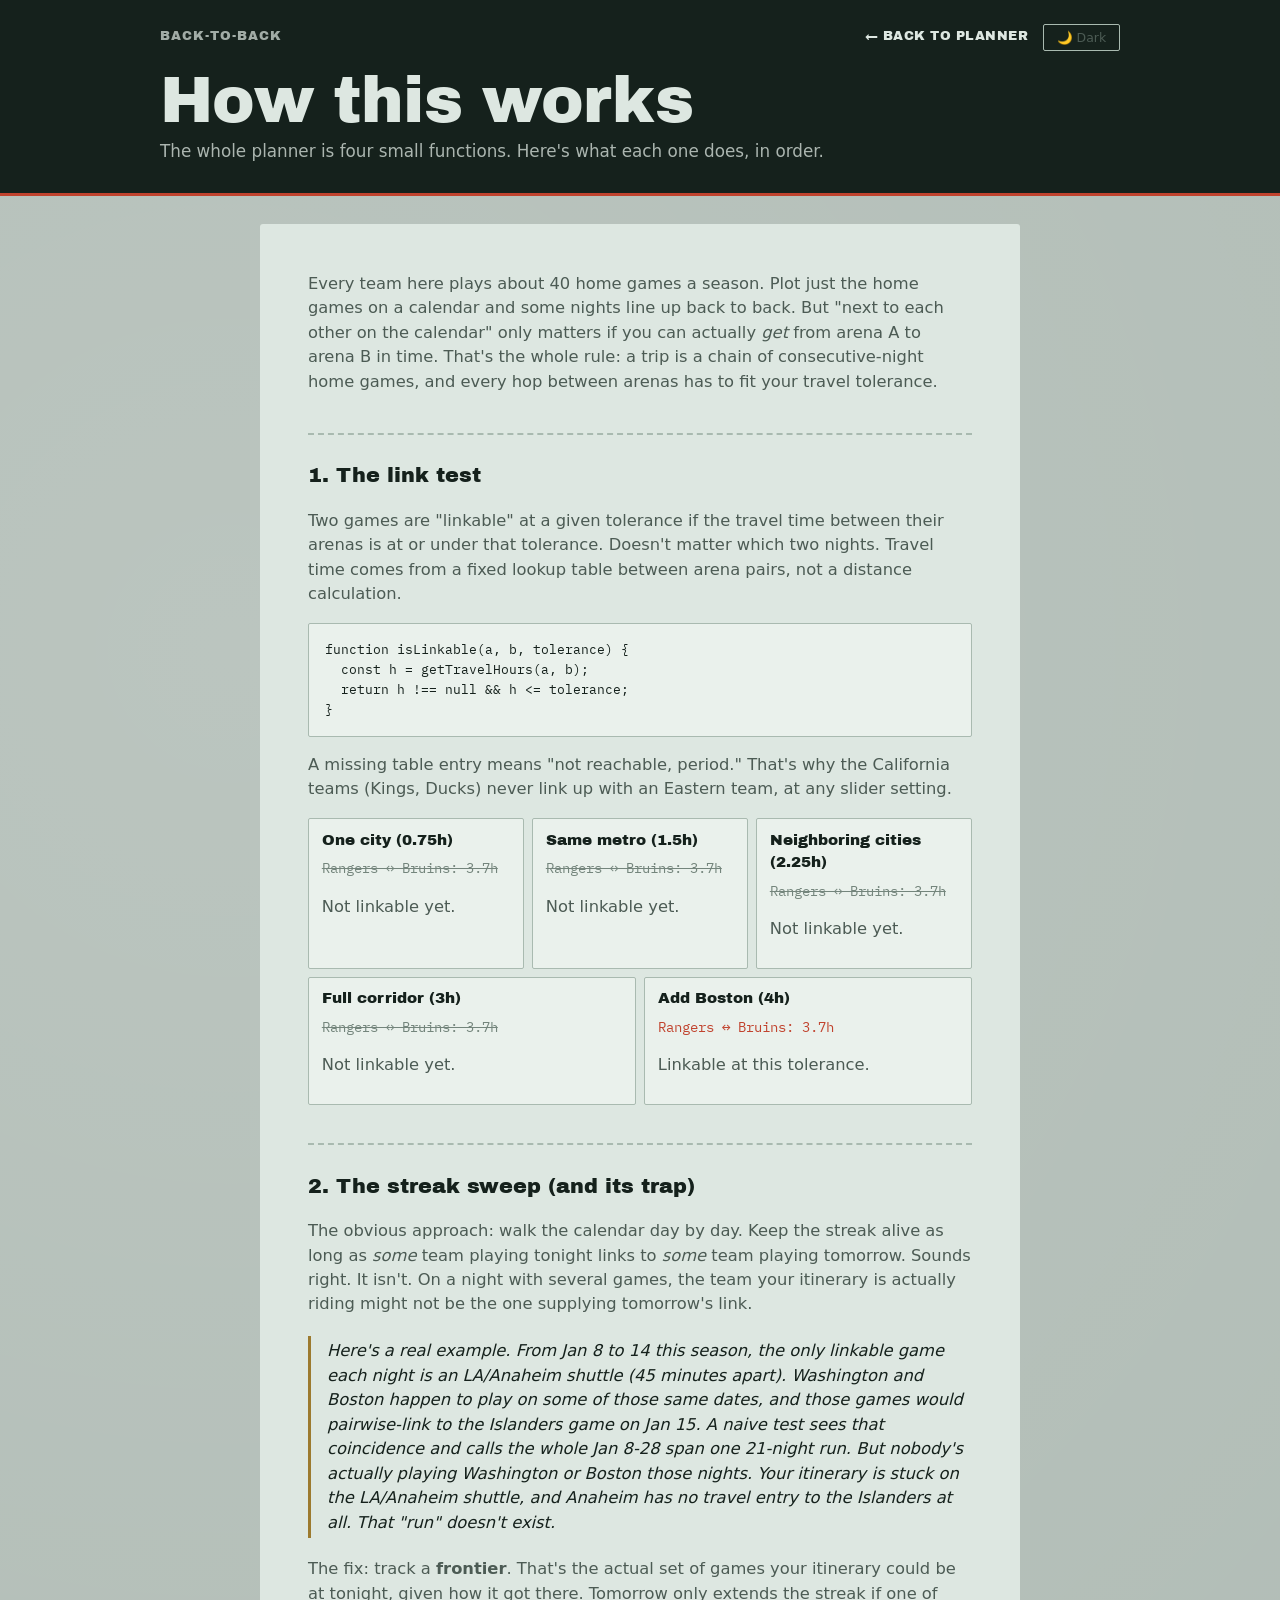
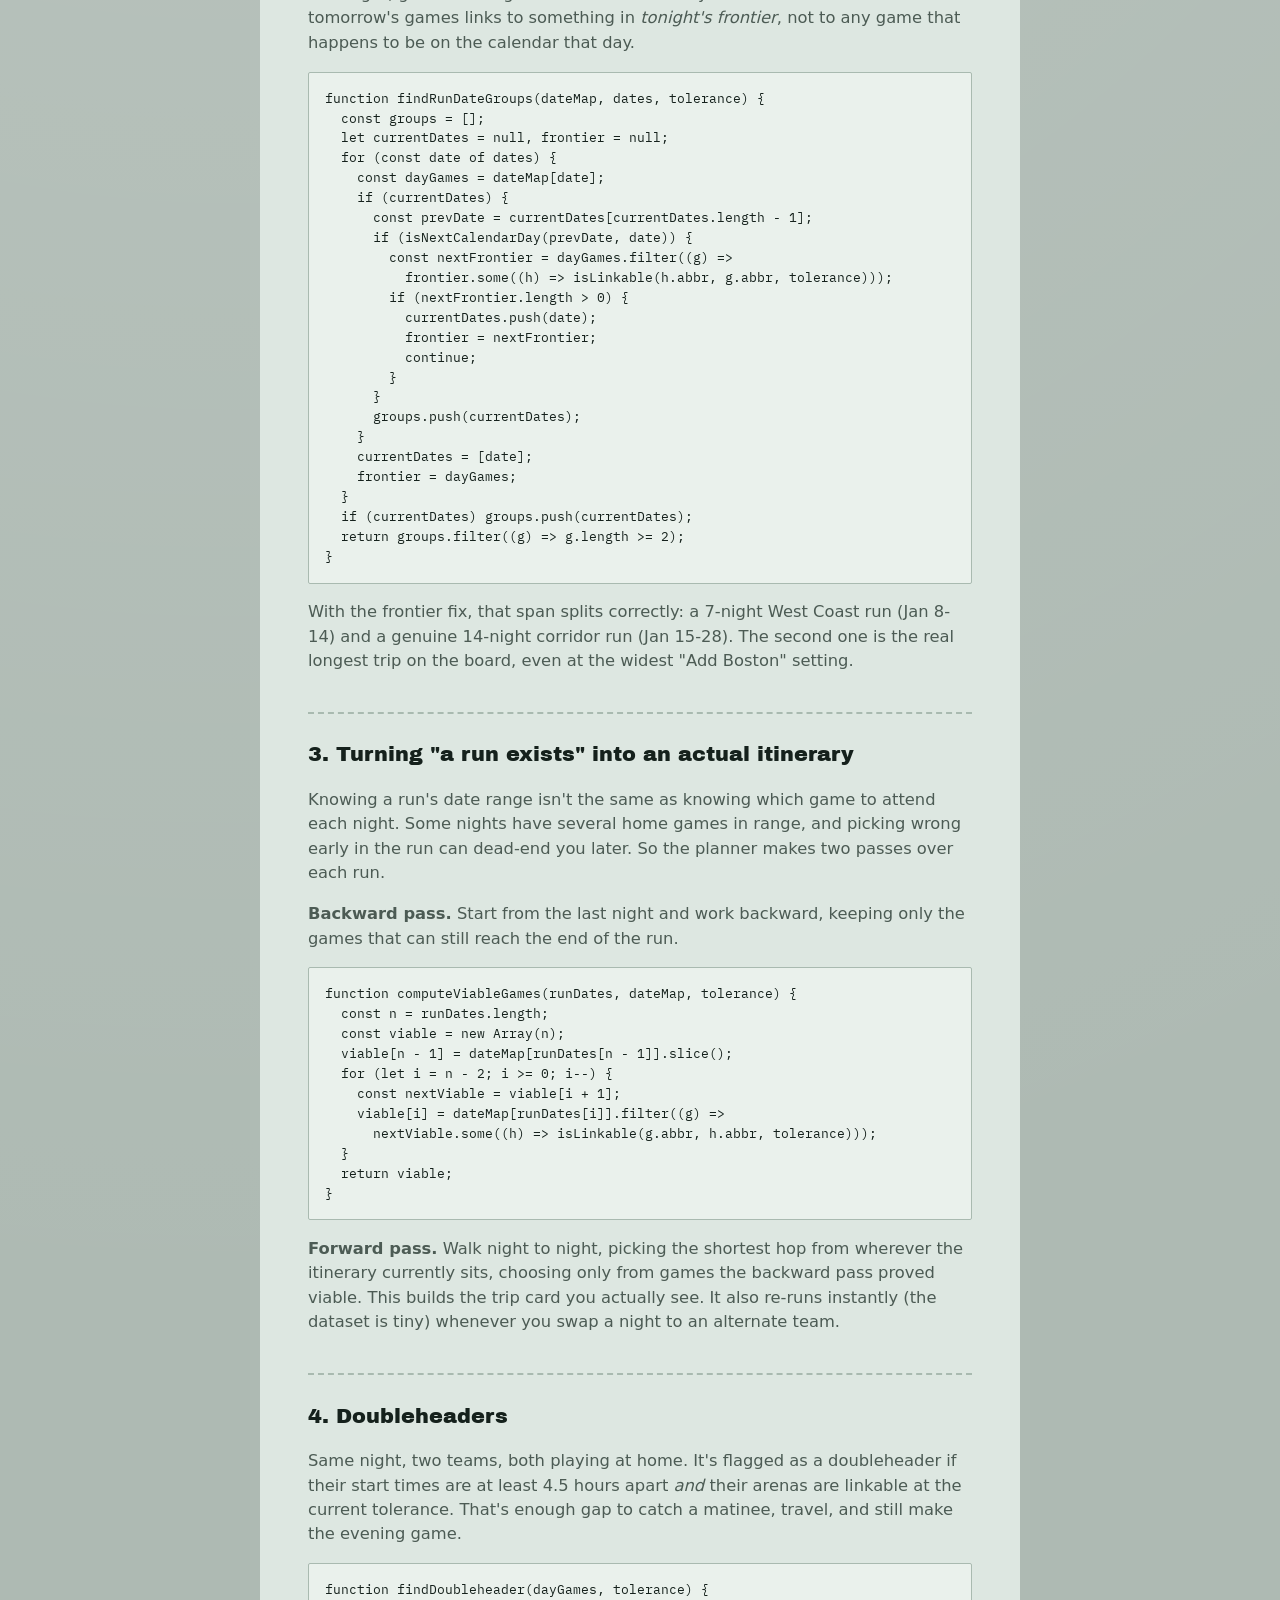
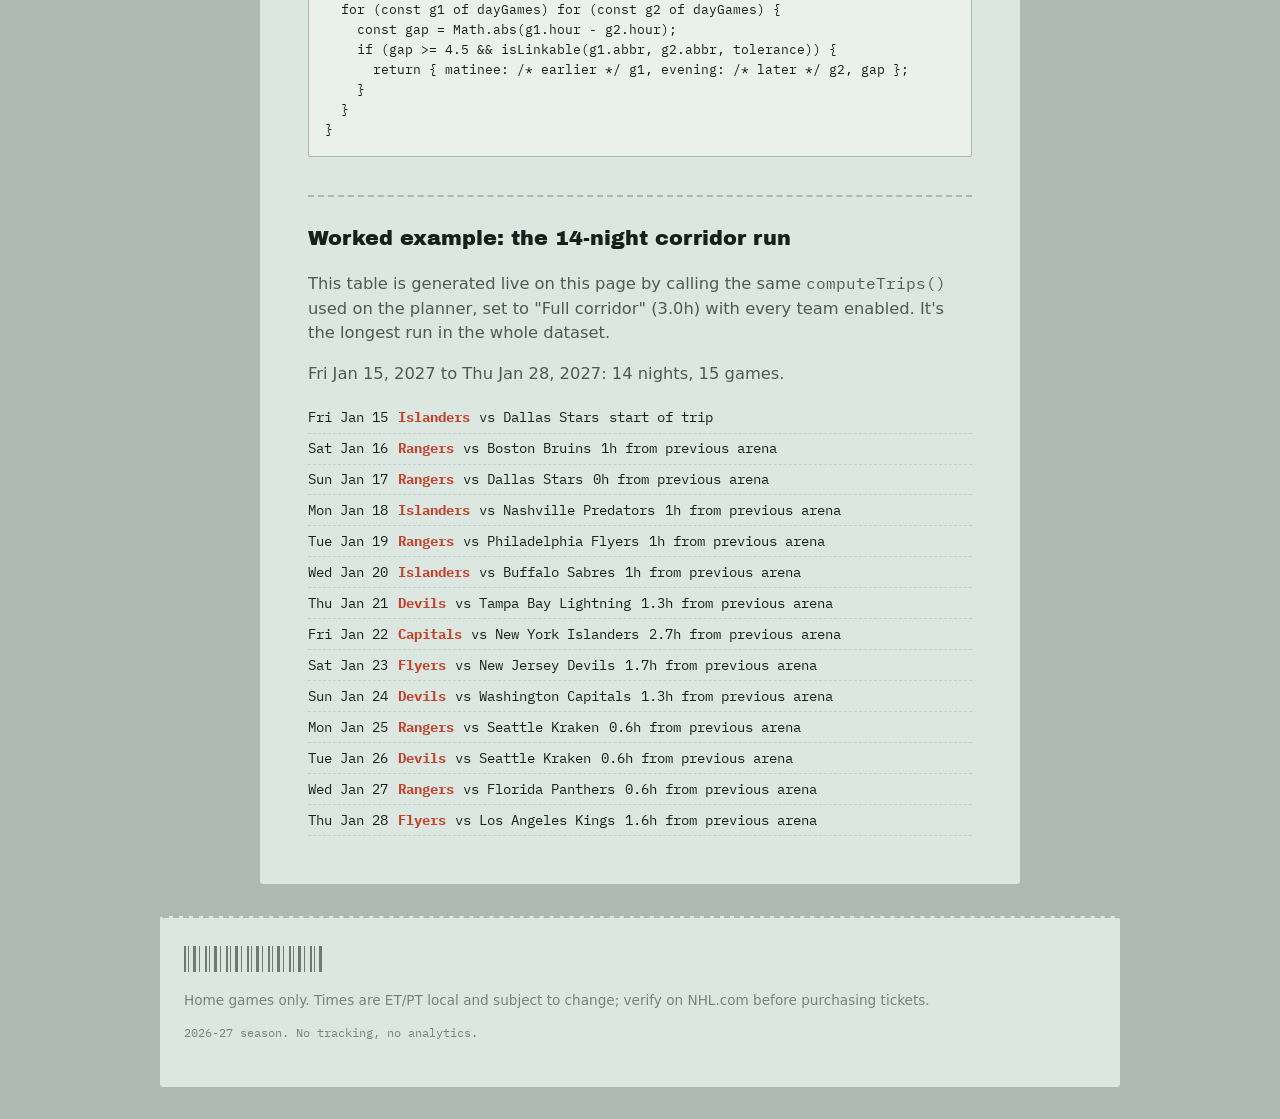
==== commit 649e4d72: "Redesign as a boarding-pass ticket, add real NHL team logos Replaces the previous dark/ice-blue them" ====
--- a/how.html
+++ b/how.html
@@ -8,7 +8,7 @@
 <meta name="description" content="How the Back-to-Back trip planner finds travelable runs of NHL home games.">
 <link rel="preconnect" href="https://fonts.googleapis.com">
 <link rel="preconnect" href="https://fonts.gstatic.com" crossorigin>
-<link href="https://fonts.googleapis.com/css2?family=Barlow+Condensed:wght@600;700;800&family=Inter:wght@400;500;600;700&display=swap" rel="stylesheet">
+<link href="https://fonts.googleapis.com/css2?family=Archivo+Black&family=IBM+Plex+Mono:wght@400;500;600&display=swap" rel="stylesheet">
 <link rel="stylesheet" href="styles.css">
 </head>
 <body>
--- a/styles.css
+++ b/styles.css
@@ -1,47 +1,48 @@
-/* ===== Back-to-Back: rink-inspired dark theme ===== */
+/* ===== Back-to-Back: boarding-pass theme =====
+   Concept: a printed ticket sitting on a desk. The ticket itself (paper,
+   ink, the rust/gold spot inks) doesn't change between light and dark.
+   Only the room around it does: a sunlit desk in light mode, a lamp-lit
+   desk at night in dark mode. That's a deliberate choice, not a missed
+   dark-mode pass. */
 
 :root {
-  --bg: #0a0e14;
-  --bg-raised: #10151d;
-  --bg-card: #131a24;
-  --bg-card-hover: #172130;
-  --ice: #7fd8ff;
-  --ice-dim: #3d6b7d;
-  --text: #f2f6fa;
-  --text-dim: #a9b6c4;
-  --text-faint: #6c7a89;
-  --border: #223042;
-  --border-bright: #2e4155;
-  --accent: #7fd8ff;
-  --danger: #ff6b6b;
-  --focus: #ffd54a;
-  --radius: 14px;
-  --radius-sm: 8px;
-  --font-display: "Barlow Condensed", "Archivo", system-ui, sans-serif;
-  --font-body: "Inter", system-ui, -apple-system, sans-serif;
-  --shadow-card: 0 8px 24px -8px rgba(0, 0, 0, 0.5);
+  --bg: #aebab3;
+  --bg-raised: #dde7e1;
+  --bg-card: #dde7e1;
+  --bg-card-hover: #eaf1ec;
+  --ice: #c1432e;
+  --ice-dim: #9c7a2e;
+  --text: #15211c;
+  --text-dim: #4c5b54;
+  --text-faint: #74857c;
+  --border: #c3d0c8;
+  --border-bright: #a9bab0;
+  --accent: #c1432e;
+  --danger: #b3261e;
+  --focus: #9c7a2e;
+  --radius: 3px;
+  --radius-sm: 2px;
+  --font-display: "Archivo Black", "Arial Black", "Helvetica Neue", sans-serif;
+  --font-body: system-ui, -apple-system, "Helvetica Neue", Arial, sans-serif;
+  --font-mono: "IBM Plex Mono", "SF Mono", Menlo, Consolas, monospace;
+  --shadow-card: 0 6px 16px -6px rgba(21, 33, 28, 0.28), 0 1px 0 rgba(21, 33, 28, 0.06);
   --motion-fast: 200ms;
   --motion-med: 340ms;
-  --code-text: #cfe8ff;
-  --controls-bg: rgba(10, 14, 20, 0.92);
-}
-
-@media (prefers-color-scheme: light) {
+  --code-text: #15211c;
+  --controls-bg: #dde7e1;
+}
+
+@media (prefers-color-scheme: dark) {
   :root {
-    --bg: #eef2f6;
-    --bg-raised: #ffffff;
-    --bg-card: #ffffff;
-    --bg-card-hover: #f5f8fb;
-    --ice: #0f6f96;
-    --ice-dim: #9fc4d4;
-    --text: #111820;
-    --text-dim: #485665;
-    --text-faint: #8291a1;
-    --border: #d7dfe7;
-    --border-bright: #c1ccd8;
-    --shadow-card: 0 8px 24px -10px rgba(20, 40, 60, 0.18);
-    --code-text: #0b3350;
-    --controls-bg: rgba(238, 242, 246, 0.92);
+    --bg: #2b2622;
+    --bg-raised: #cdd6cd;
+    --bg-card: #cdd6cd;
+    --bg-card-hover: #d6dfd6;
+    --border: #b8c4b8;
+    --border-bright: #9fb09f;
+    --shadow-card: 0 10px 26px -8px rgba(0, 0, 0, 0.55);
+    --code-text: #15211c;
+    --controls-bg: #cdd6cd;
   }
 }
 
@@ -49,36 +50,26 @@
    prefers-color-scheme query in either direction once the visitor picks a
    theme explicitly. */
 :root[data-theme="light"] {
-  --bg: #eef2f6;
-  --bg-raised: #ffffff;
-  --bg-card: #ffffff;
-  --bg-card-hover: #f5f8fb;
-  --ice: #0f6f96;
-  --ice-dim: #9fc4d4;
-  --text: #111820;
-  --text-dim: #485665;
-  --text-faint: #8291a1;
-  --border: #d7dfe7;
-  --border-bright: #c1ccd8;
-  --shadow-card: 0 8px 24px -10px rgba(20, 40, 60, 0.18);
-  --code-text: #0b3350;
-  --controls-bg: rgba(238, 242, 246, 0.92);
+  --bg: #aebab3;
+  --bg-raised: #dde7e1;
+  --bg-card: #dde7e1;
+  --bg-card-hover: #eaf1ec;
+  --border: #c3d0c8;
+  --border-bright: #a9bab0;
+  --shadow-card: 0 6px 16px -6px rgba(21, 33, 28, 0.28), 0 1px 0 rgba(21, 33, 28, 0.06);
+  --code-text: #15211c;
+  --controls-bg: #dde7e1;
 }
 :root[data-theme="dark"] {
-  --bg: #0a0e14;
-  --bg-raised: #10151d;
-  --bg-card: #131a24;
-  --bg-card-hover: #172130;
-  --ice: #7fd8ff;
-  --ice-dim: #3d6b7d;
-  --text: #f2f6fa;
-  --text-dim: #a9b6c4;
-  --text-faint: #6c7a89;
-  --border: #223042;
-  --border-bright: #2e4155;
-  --shadow-card: 0 8px 24px -8px rgba(0, 0, 0, 0.5);
-  --code-text: #cfe8ff;
-  --controls-bg: rgba(10, 14, 20, 0.92);
+  --bg: #2b2622;
+  --bg-raised: #cdd6cd;
+  --bg-card: #cdd6cd;
+  --bg-card-hover: #d6dfd6;
+  --border: #b8c4b8;
+  --border-bright: #9fb09f;
+  --shadow-card: 0 10px 26px -8px rgba(0, 0, 0, 0.55);
+  --code-text: #15211c;
+  --controls-bg: #cdd6cd;
 }
 
 * { box-sizing: border-box; }
@@ -87,25 +78,24 @@
 
 body {
   margin: 0;
-  background: radial-gradient(ellipse at top, #101823 0%, var(--bg) 55%);
+  background: var(--bg) radial-gradient(circle at 18% 15%, rgba(255, 255, 255, 0.16), transparent 60%);
   color: var(--text);
   font-family: var(--font-body);
   line-height: 1.5;
   -webkit-font-smoothing: antialiased;
 }
-
-@media (prefers-color-scheme: light) {
-  body { background: var(--bg); }
-}
-:root[data-theme="light"] body { background: var(--bg); }
-:root[data-theme="dark"] body { background: radial-gradient(ellipse at top, #101823 0%, var(--bg) 55%); }
+@media (prefers-color-scheme: dark) {
+  body { background: var(--bg) radial-gradient(ellipse at top, rgba(255, 195, 110, 0.1) 0%, transparent 55%); }
+}
+:root[data-theme="light"] body { background: var(--bg) radial-gradient(circle at 18% 15%, rgba(255, 255, 255, 0.16), transparent 60%); }
+:root[data-theme="dark"] body { background: var(--bg) radial-gradient(ellipse at top, rgba(255, 195, 110, 0.1) 0%, transparent 55%); }
 
 .skip-link {
   position: absolute;
   left: -9999px;
   top: 0;
   background: var(--accent);
-  color: #001018;
+  color: #fff4ee;
   padding: 0.75rem 1rem;
   z-index: 100;
   font-weight: 600;
@@ -117,12 +107,12 @@
   outline-offset: 2px;
 }
 
-/* ===== hero ===== */
+/* ===== hero: the ink stub of the ticket ===== */
 .hero {
   padding: 2rem 1.25rem 1.5rem;
-  border-bottom: 1px solid var(--border);
-  background:
-    linear-gradient(180deg, rgba(127, 216, 255, 0.06), transparent 60%);
+  background: var(--text);
+  color: var(--bg-raised);
+  border-bottom: 3px solid var(--ice);
 }
 .hero-inner { max-width: 960px; margin: 0 auto; }
 
@@ -133,61 +123,70 @@
   display: flex;
   align-items: baseline;
   justify-content: space-between;
+  flex-wrap: wrap;
+  row-gap: 0.5rem;
   margin-bottom: 1.25rem;
   font-family: var(--font-display);
 }
 .topnav .brand {
-  font-weight: 700;
-  letter-spacing: 0.02em;
-  color: var(--text-dim);
-  font-size: 1rem;
+  font-weight: 400;
+  letter-spacing: 0.08em;
+  color: var(--bg-raised);
+  opacity: 0.7;
+  font-size: 0.8rem;
   text-transform: uppercase;
+  white-space: nowrap;
 }
 .topnav a {
-  color: var(--ice);
+  color: var(--bg-raised);
   text-decoration: none;
-  font-weight: 600;
-  font-size: 1rem;
+  font-weight: 400;
+  font-size: 0.8rem;
+  letter-spacing: 0.04em;
+  text-transform: uppercase;
   border-bottom: 1px solid transparent;
+  white-space: nowrap;
 }
 .topnav a:hover, .topnav a:focus-visible { border-bottom-color: currentColor; }
 .topnav-right { display: flex; align-items: center; gap: 0.9rem; }
 
 .hero h1 {
   font-family: var(--font-display);
-  font-weight: 800;
-  font-size: clamp(2.2rem, 6vw, 3.6rem);
+  font-weight: 400;
+  font-size: clamp(2.4rem, 7vw, 4rem);
   letter-spacing: -0.01em;
-  margin: 0 0 0.4rem;
+  line-height: 0.95;
+  margin: 0 0 0.5rem;
   display: flex;
   align-items: baseline;
   gap: 0.6rem;
   flex-wrap: wrap;
 }
 .hero-year {
-  font-size: 1.1rem;
-  color: var(--ice);
-  font-weight: 700;
-  background: rgba(127, 216, 255, 0.12);
+  font-family: var(--font-mono);
+  font-size: 1rem;
+  color: var(--text);
+  font-weight: 600;
+  background: var(--ice-dim);
   padding: 0.15rem 0.6rem;
-  border-radius: 999px;
+  border-radius: var(--radius-sm);
   letter-spacing: 0.02em;
 }
 .subtitle {
-  color: var(--text-dim);
-  font-size: 1.1rem;
+  color: var(--bg-raised);
+  opacity: 0.75;
+  font-size: 1.05rem;
   max-width: 42em;
   margin: 0;
 }
 
-/* ===== controls bar ===== */
+/* ===== controls bar: paper, not glass ===== */
 .controls-bar {
   position: sticky;
   top: 0;
   z-index: 20;
   background: var(--controls-bg);
-  backdrop-filter: blur(10px);
-  border-bottom: 1px solid var(--border);
+  border-bottom: 2px dashed var(--border-bright);
 }
 .controls-inner {
   max-width: 960px;
@@ -206,10 +205,10 @@
 
 .control-label {
   font-family: var(--font-display);
-  font-weight: 700;
-  font-size: 0.9rem;
+  font-weight: 400;
+  font-size: 0.78rem;
   text-transform: uppercase;
-  letter-spacing: 0.06em;
+  letter-spacing: 0.14em;
   color: var(--text-faint);
   margin: 0 0 0.4rem;
 }
@@ -222,11 +221,12 @@
 }
 .slider-value-label {
   font-family: var(--font-display);
-  font-weight: 700;
-  font-size: 1.4rem;
+  font-weight: 400;
+  font-size: 1.3rem;
   color: var(--text);
 }
 .slider-value-hours {
+  font-family: var(--font-mono);
   font-variant-numeric: tabular-nums;
   color: var(--ice);
   font-weight: 600;
@@ -235,19 +235,18 @@
 .tolerance-slider {
   width: 100%;
   appearance: none;
-  height: 6px;
-  border-radius: 999px;
-  background: linear-gradient(90deg, var(--ice-dim), var(--ice));
-  margin: 0.4rem 0 0.2rem;
+  height: 2px;
+  background: repeating-linear-gradient(90deg, var(--border-bright) 0 6px, transparent 6px 10px);
+  margin: 0.6rem 0 0.3rem;
   cursor: pointer;
 }
 .tolerance-slider::-webkit-slider-thumb {
   appearance: none;
-  width: 24px;
-  height: 24px;
+  width: 20px;
+  height: 20px;
   border-radius: 50%;
   background: var(--ice);
-  border: 3px solid var(--bg);
+  border: 3px solid var(--bg-raised);
   box-shadow: 0 0 0 1.5px var(--ice);
   cursor: pointer;
   transition: transform var(--motion-fast);
@@ -255,18 +254,19 @@
 .tolerance-slider:hover::-webkit-slider-thumb,
 .tolerance-slider:focus-visible::-webkit-slider-thumb { transform: scale(1.15); }
 .tolerance-slider::-moz-range-thumb {
-  width: 24px;
-  height: 24px;
+  width: 20px;
+  height: 20px;
   border-radius: 50%;
   background: var(--ice);
-  border: 3px solid var(--bg);
+  border: 3px solid var(--bg-raised);
   cursor: pointer;
 }
 
 .stop-ticks {
   display: flex;
   justify-content: space-between;
-  font-size: 0.72rem;
+  font-family: var(--font-mono);
+  font-size: 0.7rem;
   color: var(--text-faint);
   padding: 0 2px;
 }
@@ -290,9 +290,11 @@
   background: transparent;
   border: 1px solid var(--border-bright);
   color: var(--text-dim);
-  border-radius: 999px;
+  border-radius: var(--radius-sm);
   padding: 0.2rem 0.7rem;
-  font-size: 0.8rem;
+  font-size: 0.72rem;
+  text-transform: uppercase;
+  letter-spacing: 0.06em;
   cursor: pointer;
   font-family: var(--font-body);
 }
@@ -302,62 +304,67 @@
   background: transparent;
   border: 1px solid var(--border-bright);
   color: var(--text-dim);
-  border-radius: 999px;
+  border-radius: var(--radius-sm);
   padding: 0.3rem 0.8rem;
-  font-size: 0.85rem;
+  font-size: 0.78rem;
   font-family: var(--font-body);
   cursor: pointer;
   white-space: nowrap;
 }
 .theme-toggle:hover { border-color: var(--ice); color: var(--ice); }
 
+/* ===== team chips: bare logos, no badge shell ===== */
 .team-chips {
   display: flex;
   flex-wrap: wrap;
+  align-items: center;
   gap: 0.4rem;
   margin-top: 0.5rem;
 }
 .team-chip {
-  --chip-color: #888;
   display: inline-flex;
   align-items: center;
-  gap: 0.4rem;
-  border: 1.5px solid var(--chip-color);
-  background: color-mix(in srgb, var(--chip-color) 12%, transparent);
-  color: var(--text);
-  padding: 0.35rem 0.7rem 0.35rem 0.5rem;
-  border-radius: 999px;
-  font-size: 0.85rem;
-  font-weight: 600;
+  justify-content: center;
+  height: 3.6rem;
+  padding: 0.2rem;
+  background: none;
+  border: none;
+  border-radius: var(--radius-sm);
+  color: var(--text);
   cursor: pointer;
-  min-height: 36px;
-  transition: background var(--motion-fast), opacity var(--motion-fast);
-}
-.team-chip .dot {
-  width: 10px;
-  height: 10px;
-  border-radius: 50%;
-  background: var(--chip-color);
-  flex: none;
+  opacity: 1;
+  transition: opacity var(--motion-fast), background var(--motion-fast);
+}
+.team-chip-logo {
+  height: 100%;
+  width: auto;
+  max-width: 5rem;
+  object-fit: contain;
+}
+.team-chip-fallback {
+  display: none;
+  font-family: var(--font-mono);
+  font-size: 0.9rem;
+  font-weight: 600;
 }
 .team-chip[aria-pressed="false"] {
-  opacity: 0.4;
-  background: transparent;
-}
-.team-chip:hover { background: color-mix(in srgb, var(--chip-color) 22%, transparent); }
+  opacity: 0.28;
+}
+.team-chip:hover { background: var(--bg-card-hover); }
 
 .live-stat {
   font-family: var(--font-display);
-  font-size: 1rem;
+  font-weight: 400;
+  font-size: 0.95rem;
   color: var(--text-dim);
   align-self: center;
-  background: var(--bg-raised);
+  background: var(--bg-card);
   border: 1px solid var(--border);
   border-radius: var(--radius-sm);
   padding: 0.6rem 0.9rem;
   white-space: nowrap;
 }
-.live-stat strong { color: var(--ice); font-size: 1.15rem; }
+.live-stat strong { color: var(--ice); font-family: var(--font-mono); font-size: 1.1rem; }
 
 /* ===== results ===== */
 main#results {
@@ -373,22 +380,25 @@
 }
 
 .hero-callout {
-  background: linear-gradient(135deg, rgba(127, 216, 255, 0.14), rgba(127, 216, 255, 0.03));
-  border: 1px solid var(--border-bright);
+  background: var(--bg-card);
+  border: 1px dashed var(--ice-dim);
   border-radius: var(--radius);
   padding: 1rem 1.25rem;
   margin-bottom: 1.5rem;
   font-family: var(--font-display);
-  font-size: 1.05rem;
-  color: var(--text);
-}
-.hero-callout strong { color: var(--ice); font-size: 1.3rem; }
+  font-weight: 400;
+  font-size: 1rem;
+  color: var(--text);
+}
+.hero-callout strong { color: var(--ice); font-family: var(--font-mono); font-size: 1.2rem; }
 
 .empty-state {
   text-align: center;
   padding: 3rem 1rem;
   color: var(--text-dim);
   font-size: 1.05rem;
+  background: var(--bg-card);
+  border-radius: var(--radius);
 }
 
 .range-section { margin-bottom: 2.25rem; }
@@ -397,29 +407,35 @@
   align-items: baseline;
   gap: 0.7rem;
   margin-bottom: 0.9rem;
-  font-family: var(--font-display);
+  padding: 0.5rem 0.9rem;
+  background: var(--bg-card);
+  border-radius: var(--radius);
+  font-family: var(--font-display);
+  font-weight: 400;
+  color: var(--text);
 }
 .range-section-header h2 {
-  font-size: 1.6rem;
-  font-weight: 800;
+  font-size: 1.4rem;
+  font-weight: 400;
   margin: 0;
   letter-spacing: -0.01em;
 }
 .range-count-badge {
+  background: transparent;
+  border: 1px solid var(--border-bright);
+  color: var(--text-dim);
+  font-family: var(--font-mono);
+  font-size: 0.75rem;
+  font-weight: 500;
+  padding: 0.15rem 0.6rem;
+  border-radius: var(--radius-sm);
+}
+
+.trip-cards { display: grid; gap: 1.1rem; padding-left: 2rem; }
+
+.trip-card {
   background: var(--bg-card);
   border: 1px solid var(--border-bright);
-  color: var(--text-dim);
-  font-size: 0.8rem;
-  font-weight: 700;
-  padding: 0.15rem 0.6rem;
-  border-radius: 999px;
-}
-
-.trip-cards { display: grid; gap: 1rem; }
-
-.trip-card {
-  background: var(--bg-card);
-  border: 1px solid var(--border);
   border-radius: var(--radius);
   box-shadow: var(--shadow-card);
   overflow: hidden;
@@ -439,46 +455,51 @@
   justify-content: space-between;
   gap: 1rem;
   padding: 0.9rem 1.1rem;
-  border-bottom: 1px solid var(--border);
+  border-bottom: 2px dashed var(--border);
   flex-wrap: wrap;
 }
 .trip-card-dates {
-  font-family: var(--font-display);
-  font-weight: 700;
-  font-size: 1.05rem;
+  font-family: var(--font-mono);
+  font-weight: 600;
+  font-size: 1rem;
 }
 .trip-card-badges { display: flex; gap: 0.5rem; align-items: center; }
 .night-count-badge {
   font-family: var(--font-display);
-  font-weight: 800;
-  font-size: 1.3rem;
+  font-weight: 400;
+  font-size: 1.35rem;
   color: var(--ice);
-  background: color-mix(in srgb, var(--ice) 14%, transparent);
-  border-radius: var(--radius-sm);
-  padding: 0.25rem 0.7rem;
+  background: transparent;
+  border: 1.5px solid var(--ice);
+  border-radius: var(--radius-sm);
+  padding: 0.2rem 0.65rem;
   white-space: nowrap;
 }
 .game-count-note {
-  font-size: 0.78rem;
+  font-family: var(--font-mono);
+  font-size: 0.75rem;
   color: var(--text-faint);
-  font-weight: 600;
+  font-weight: 500;
 }
 .copy-btn {
-  background: transparent;
-  border: 1px solid var(--border-bright);
-  color: var(--text-dim);
-  border-radius: var(--radius-sm);
-  padding: 0.35rem 0.7rem;
-  font-size: 0.8rem;
+  background: var(--ice);
+  border: none;
+  color: #fff4ee;
+  border-radius: var(--radius-sm);
+  padding: 0.4rem 0.8rem;
+  font-size: 0.72rem;
+  text-transform: uppercase;
+  letter-spacing: 0.06em;
   cursor: pointer;
   font-family: var(--font-body);
-}
-.copy-btn:hover { color: var(--ice); border-color: var(--ice); }
+  font-weight: 600;
+}
+.copy-btn:hover { opacity: 0.85; }
 
 .night-list { list-style: none; margin: 0; padding: 0.4rem 1.1rem 1rem; }
 .night-row {
   display: grid;
-  grid-template-columns: 3.4em 8px 1fr auto;
+  grid-template-columns: 3.4em 46px 1fr auto;
   gap: 0.6rem;
   align-items: center;
   padding: 0.55rem 0;
@@ -486,45 +507,78 @@
 }
 .night-row:last-child { border-bottom: none; }
 .night-date {
-  font-size: 0.82rem;
+  font-family: var(--font-mono);
+  font-size: 0.8rem;
   color: var(--text-faint);
   font-variant-numeric: tabular-nums;
   line-height: 1.25;
 }
-.night-stripe { width: 8px; align-self: stretch; border-radius: 4px; background: var(--stripe-color, var(--ice)); }
+/* a bare team logo, not a full-height accent rail or a badge shell */
+.night-seal {
+  width: 46px;
+  height: 46px;
+  align-self: center;
+  display: flex;
+  align-items: center;
+  justify-content: center;
+  background: none;
+  border: none;
+}
+.night-seal-logo { width: 100%; height: 100%; object-fit: contain; }
+.night-seal-fallback {
+  display: none;
+  font-family: var(--font-mono);
+  font-size: 0.68rem;
+  font-weight: 600;
+  color: var(--stripe-color, var(--ice));
+}
 .night-main { min-width: 0; }
 .night-matchup { font-weight: 600; font-size: 0.98rem; }
 .night-meta { font-size: 0.82rem; color: var(--text-dim); }
 .night-time {
+  font-family: var(--font-mono);
   font-size: 0.85rem;
   color: var(--text-dim);
   text-align: right;
   white-space: nowrap;
 }
 
-.alt-picker { display: flex; flex-wrap: wrap; gap: 0.3rem; margin-top: 0.35rem; }
+.alt-picker { display: flex; flex-wrap: wrap; align-items: center; gap: 0.3rem; margin-top: 0.4rem; }
 .alt-chip {
-  font-size: 0.72rem;
-  font-weight: 600;
-  padding: 0.15rem 0.5rem;
-  border-radius: 999px;
-  border: 1px solid var(--border-bright);
-  background: transparent;
-  color: var(--text-faint);
+  display: inline-flex;
+  align-items: center;
+  justify-content: center;
+  height: 2.4rem;
+  padding: 0.15rem;
+  border-radius: var(--radius-sm);
+  border: none;
+  background: none;
   cursor: pointer;
-}
+  opacity: 0.4;
+  transition: opacity var(--motion-fast), background var(--motion-fast);
+}
+.alt-chip-logo { height: 100%; width: auto; max-width: 3.2rem; object-fit: contain; }
+.alt-chip-fallback {
+  display: none;
+  font-family: var(--font-mono);
+  font-size: 0.7rem;
+  font-weight: 600;
+  color: var(--text-dim);
+}
+.alt-chip:hover { opacity: 0.7; }
 .alt-chip[aria-pressed="true"] {
-  background: var(--alt-color, var(--ice));
-  color: #001018;
-  border-color: var(--alt-color, var(--ice));
-}
+  opacity: 1;
+  background: var(--bg-card-hover);
+}
+.alt-chip[aria-pressed="true"]:hover { opacity: 1; }
 
 .hop-row {
   grid-column: 1 / -1;
   display: flex;
   align-items: center;
   gap: 0.4rem;
-  font-size: 0.78rem;
+  font-family: var(--font-mono);
+  font-size: 0.75rem;
   color: var(--text-faint);
   padding: 0.15rem 0 0.15rem 3.4em;
 }
@@ -533,14 +587,16 @@
 
 .doubleheader-badge {
   display: inline-block;
-  font-size: 0.7rem;
-  font-weight: 800;
+  font-family: var(--font-body);
+  font-size: 0.68rem;
+  font-weight: 700;
   text-transform: uppercase;
-  letter-spacing: 0.04em;
-  color: #1a1200;
-  background: linear-gradient(135deg, var(--focus), #ffb84a);
+  letter-spacing: 0.06em;
+  color: var(--focus);
+  background: transparent;
+  border: 1px solid var(--focus);
   padding: 0.15rem 0.5rem;
-  border-radius: 999px;
+  border-radius: var(--radius-sm);
   margin-bottom: 0.3rem;
 }
 .doubleheader-game {
@@ -550,20 +606,33 @@
   font-size: 0.9rem;
   padding: 0.1rem 0;
 }
+.dh-team-name { display: inline-flex; align-items: center; gap: 0.4rem; }
+.dh-logo { width: 28px; height: 28px; object-fit: contain; flex: none; }
+.dh-fallback {
+  display: none;
+  font-family: var(--font-mono);
+  font-size: 0.62rem;
+  font-weight: 600;
+  color: var(--text-faint);
+}
 .doubleheader-arrow { color: var(--text-faint); font-size: 0.78rem; padding-left: 0.2rem; }
 
 /* ===== about note ===== */
 .about-note {
   max-width: 700px;
-  margin: 0 auto;
-  padding: 1.5rem 1.25rem 0;
-  border-top: 1px solid var(--border);
+  width: calc(100% - 2.5rem);
+  margin: 0 auto 2rem;
+  padding: 1.75rem 1.5rem;
+  background: var(--bg-card);
+  border-top: 2px dashed var(--border-bright);
+  border-radius: var(--radius);
+  color: var(--text);
 }
 .about-note h2 {
   font-family: var(--font-display);
-  font-weight: 700;
-  font-size: 1.3rem;
-  margin: 1.5rem 0 0.9rem;
+  font-weight: 400;
+  font-size: 1.2rem;
+  margin: 0 0 0.9rem;
 }
 .about-note p {
   color: var(--text-dim);
@@ -582,43 +651,63 @@
 /* ===== footer ===== */
 .site-footer {
   max-width: 960px;
-  margin: 0 auto;
-  padding: 2rem 1.25rem 3rem;
+  width: calc(100% - 2.5rem);
+  margin: 0 auto 2rem;
+  padding: 1.75rem 1.5rem 2rem;
+  background: var(--bg-card);
   color: var(--text-faint);
   font-size: 0.85rem;
-  border-top: 1px solid var(--border);
-}
-.footer-credit { margin-top: 0.4rem; }
+  border-top: 2px dashed var(--border-bright);
+  border-radius: var(--radius);
+}
+.site-footer::before {
+  content: "";
+  display: block;
+  width: 140px;
+  height: 1.6rem;
+  margin-bottom: 1.1rem;
+  opacity: 0.55;
+  background-image: repeating-linear-gradient(90deg,
+    var(--text) 0 2px, transparent 2px 4px,
+    var(--text) 4px 5px, transparent 5px 9px,
+    var(--text) 9px 12px, transparent 12px 15px,
+    var(--text) 15px 16px, transparent 16px 21px);
+}
+.footer-credit { margin-top: 0.4rem; font-family: var(--font-mono); font-size: 0.78rem; }
 
 /* ===== "how it works" page shares this stylesheet ===== */
 .how-page {
   max-width: 760px;
-  margin: 0 auto;
-  padding: 1.5rem 1.25rem 4rem;
+  width: calc(100% - 2.5rem);
+  margin: 1.75rem auto 2rem;
+  padding: 2rem clamp(1.25rem, 4vw, 3rem) 3rem;
+  background: var(--bg-card);
+  border-radius: var(--radius);
+  color: var(--text);
 }
 .how-page h1 {
   font-family: var(--font-display);
-  font-weight: 800;
+  font-weight: 400;
   font-size: clamp(2rem, 5vw, 2.8rem);
   margin-bottom: 0.3rem;
 }
 .how-page h2 {
   font-family: var(--font-display);
-  font-weight: 700;
-  font-size: 1.5rem;
+  font-weight: 400;
+  font-size: 1.3rem;
   margin-top: 2.4rem;
-  border-top: 1px solid var(--border);
+  border-top: 2px dashed var(--border-bright);
   padding-top: 1.6rem;
 }
 .how-page p { color: var(--text-dim); font-size: 1.02rem; }
-.how-page code, .how-page pre { font-family: "SF Mono", "Menlo", monospace; }
+.how-page code, .how-page pre { font-family: var(--font-mono); }
 .how-page pre {
-  background: var(--bg-card);
-  border: 1px solid var(--border);
+  background: var(--bg-card-hover);
+  border: 1px solid var(--border-bright);
   border-radius: var(--radius-sm);
   padding: 1rem;
   overflow-x: auto;
-  font-size: 0.85rem;
+  font-size: 0.83rem;
   line-height: 1.5;
   color: var(--code-text);
 }
@@ -633,11 +722,12 @@
   display: flex;
   gap: 0.6rem;
   align-items: baseline;
+  font-family: var(--font-mono);
   padding: 0.3rem 0;
-  font-size: 0.92rem;
+  font-size: 0.85rem;
   border-bottom: 1px dashed var(--border);
 }
-.worked-example-row .ok { color: #6ee787; font-weight: 700; }
+.worked-example-row .ok { color: var(--ice); font-weight: 700; }
 .mini-slider-demo {
   display: flex;
   gap: 0.5rem;
@@ -648,16 +738,18 @@
   border: 1px solid var(--border-bright);
   border-radius: var(--radius-sm);
   padding: 0.6rem 0.8rem;
-  background: var(--bg-card);
+  background: var(--bg-card-hover);
   font-size: 0.85rem;
   flex: 1 1 200px;
 }
-.mini-slider-card h3 { margin: 0 0 0.4rem; font-family: var(--font-display); font-size: 1rem; }
-.mini-slider-card .link-ok { color: #6ee787; }
+.mini-slider-card h3 { margin: 0 0 0.4rem; font-family: var(--font-display); font-weight: 400; font-size: 0.95rem; }
+.mini-slider-card div.link-ok, .mini-slider-card div.link-no { font-family: var(--font-mono); }
+.mini-slider-card .link-ok { color: var(--ice); }
 .mini-slider-card .link-no { color: var(--text-faint); text-decoration: line-through; }
 
 @media (max-width: 560px) {
-  .night-row { grid-template-columns: 2.8em 6px 1fr; }
-  .night-time { grid-column: 1 / -1; text-align: left; padding-left: calc(2.8em + 6px + 0.6rem); }
+  .night-row { grid-template-columns: 2.8em 38px 1fr; }
+  .night-time { grid-column: 1 / -1; text-align: left; padding-left: calc(2.8em + 38px + 0.6rem); }
   .hop-row { padding-left: 2.8em; }
-}
+  .trip-cards { padding-left: 1rem; }
+}
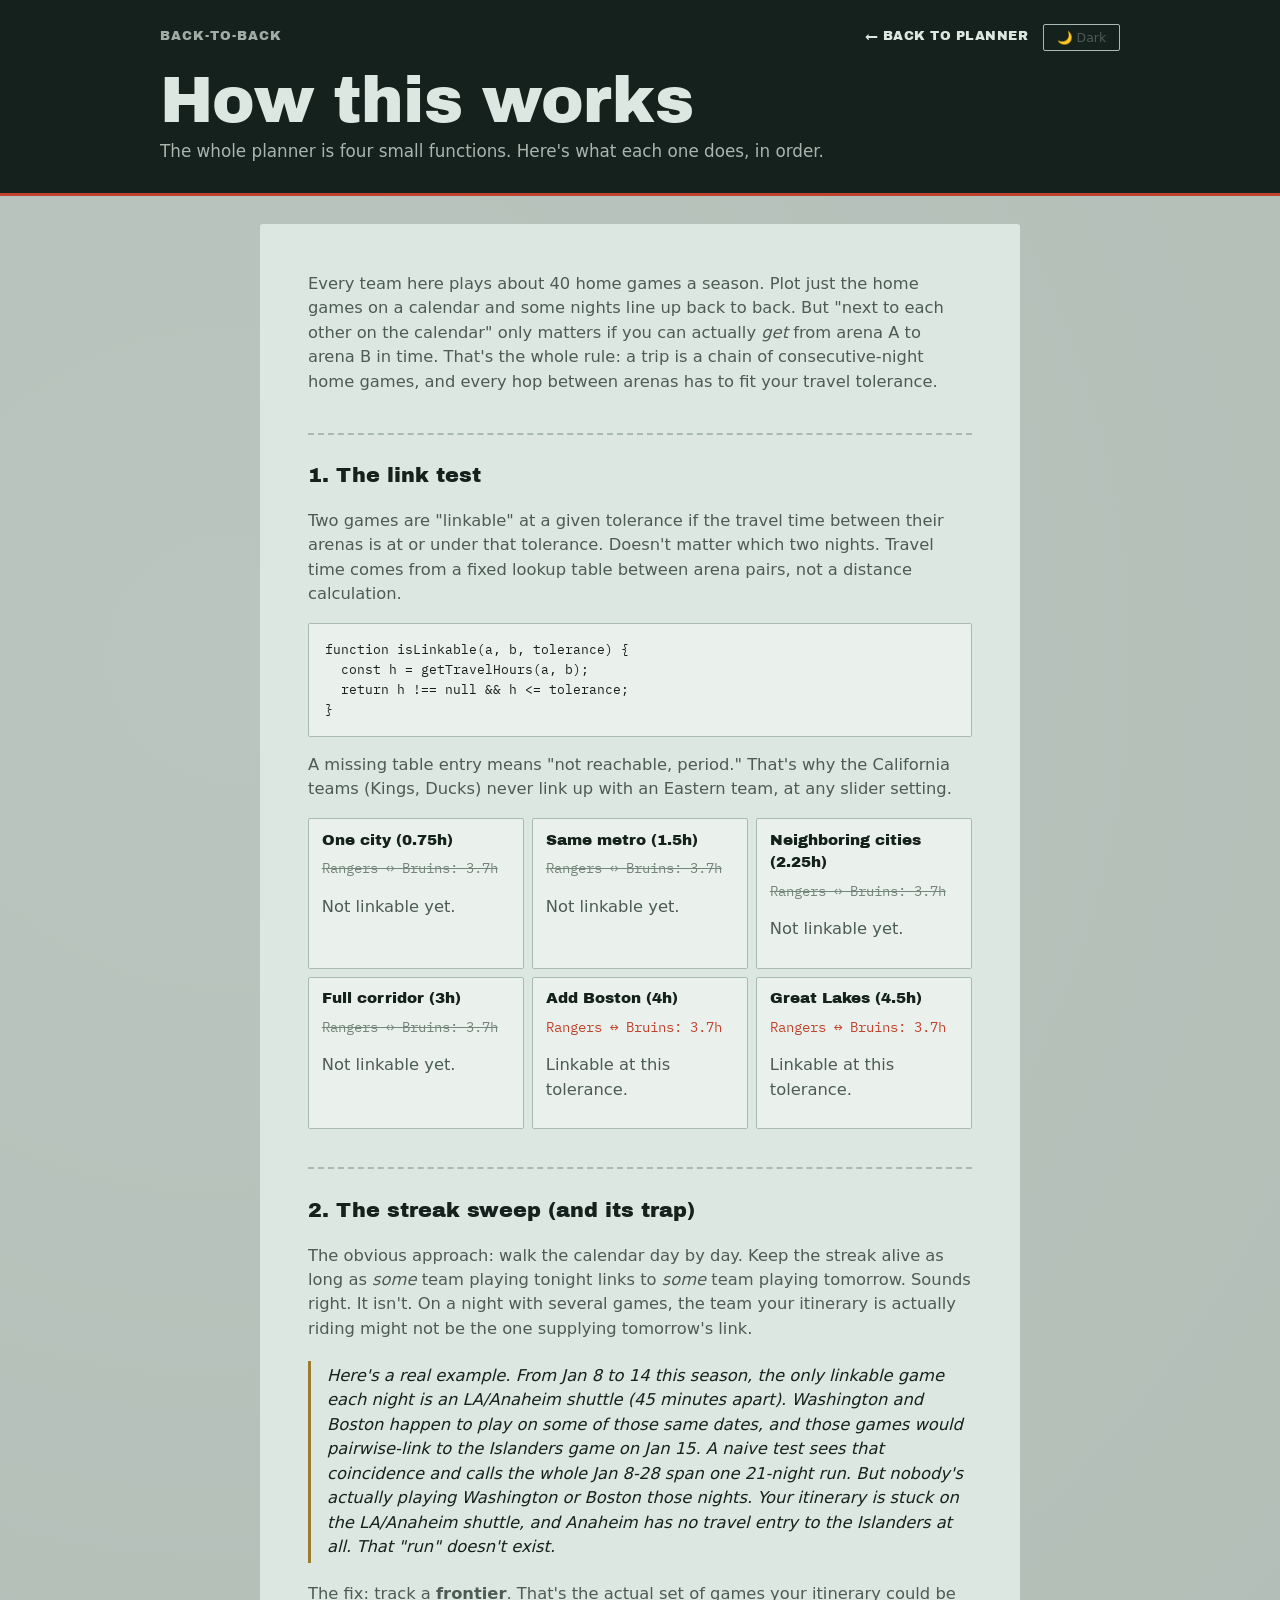
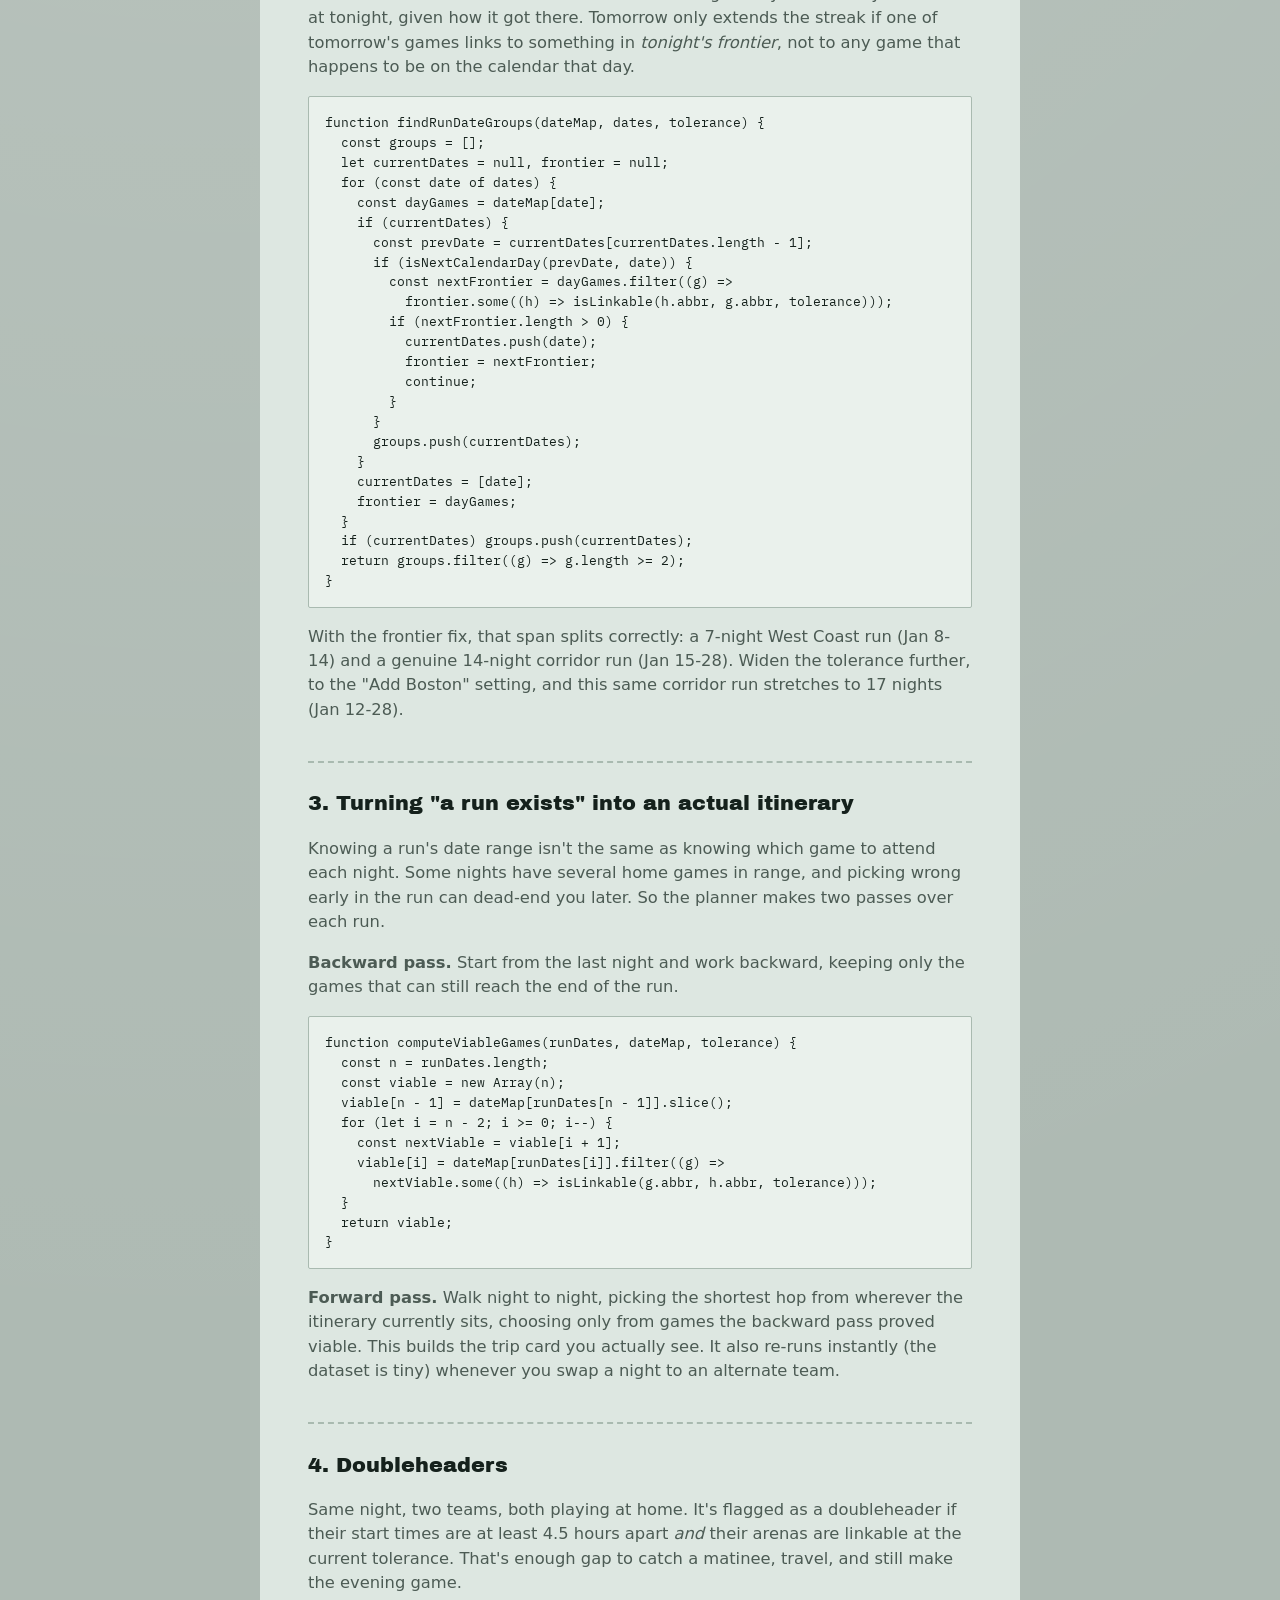
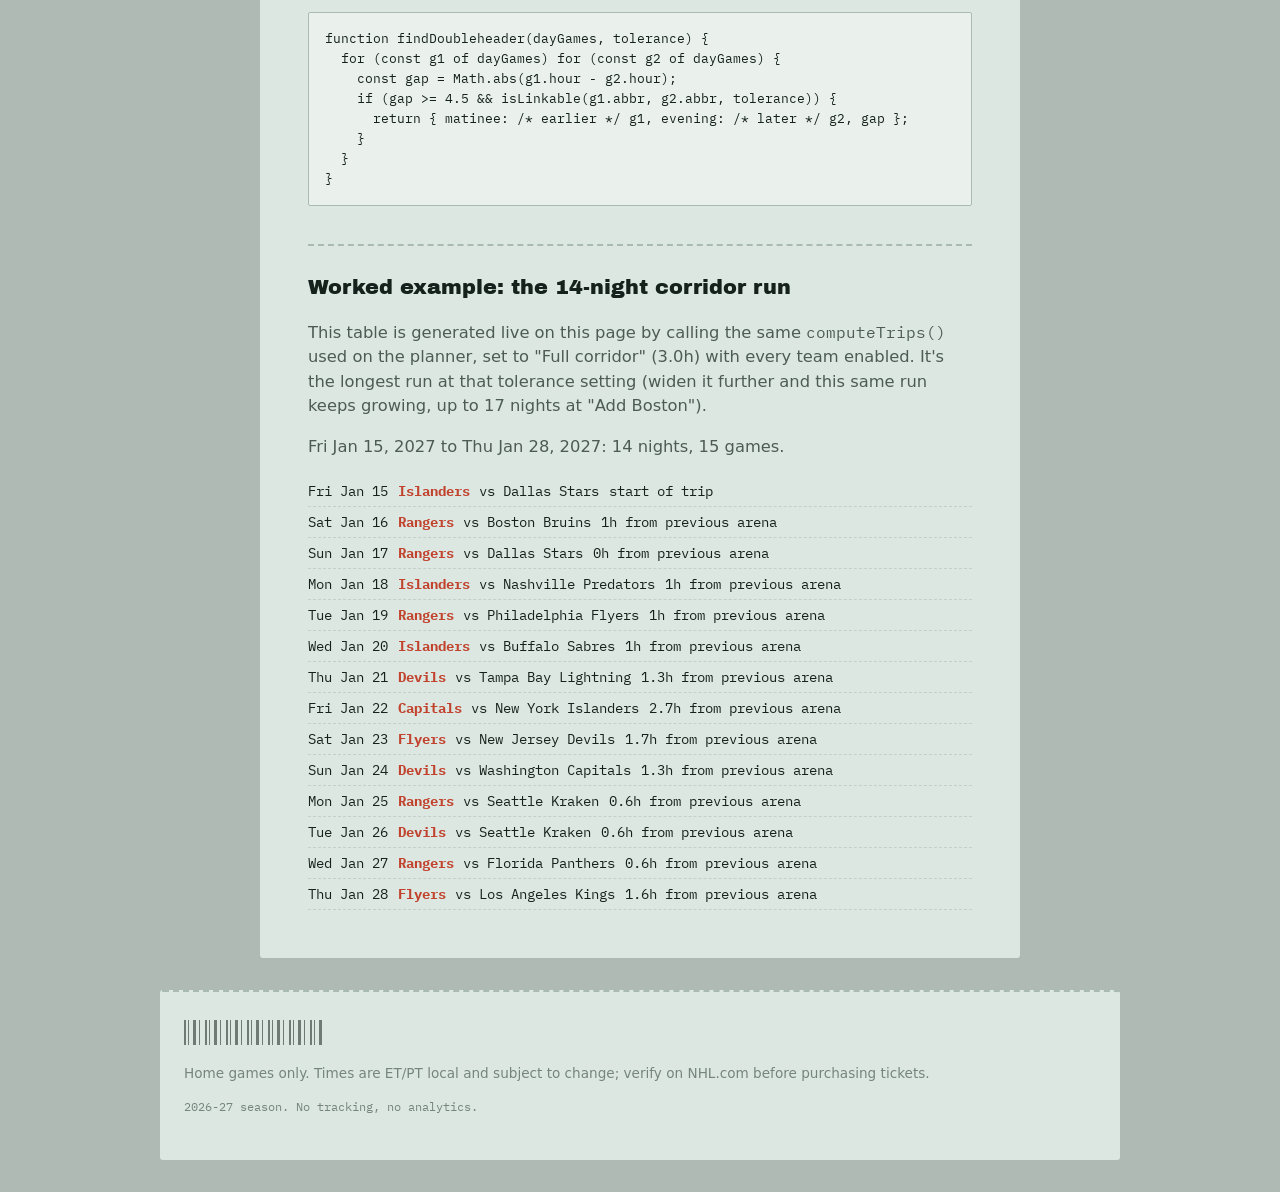
==== commit 7dd8ed0c: "Add the Great Lakes corridor, fix a latent run-detection bug Adds Montreal, Ottawa, Toronto, Detroit" ====
--- a/how.html
+++ b/how.html
@@ -107,8 +107,8 @@
 }</code></pre>
     <p>
       With the frontier fix, that span splits correctly: a 7-night West Coast run (Jan 8-14) and a
-      genuine 14-night corridor run (Jan 15-28). The second one is the real longest trip on the board,
-      even at the widest "Add Boston" setting.
+      genuine 14-night corridor run (Jan 15-28). Widen the tolerance further, to the "Add Boston"
+      setting, and this same corridor run stretches to 17 nights (Jan 12-28).
     </p>
   </section>
 
@@ -163,8 +163,9 @@
     <h2>Worked example: the 14-night corridor run</h2>
     <p>
       This table is generated live on this page by calling the same <code>computeTrips()</code> used
-      on the planner, set to "Full corridor" (3.0h) with every team enabled. It's the longest run in
-      the whole dataset.
+      on the planner, set to "Full corridor" (3.0h) with every team enabled. It's the longest run at
+      that tolerance setting (widen it further and this same run keeps growing, up to 17 nights at
+      "Add Boston").
     </p>
     <div id="worked-example"></div>
   </section>
--- a/styles.css
+++ b/styles.css
@@ -74,7 +74,10 @@
 
 * { box-sizing: border-box; }
 
-html { color-scheme: dark light; }
+/* Safety net only, not a fix for anything: if you're chasing a horizontal
+   overflow bug, comment this out first so you can actually see it, since
+   this will silently clip content instead of showing a scrollbar. */
+html { color-scheme: dark light; overflow-x: hidden; }
 
 body {
   margin: 0;
@@ -182,9 +185,6 @@
 
 /* ===== controls bar: paper, not glass ===== */
 .controls-bar {
-  position: sticky;
-  top: 0;
-  z-index: 20;
   background: var(--controls-bg);
   border-bottom: 2px dashed var(--border-bright);
 }
@@ -198,9 +198,15 @@
 }
 @media (min-width: 800px) {
   .controls-inner {
-    grid-template-columns: 1.2fr 1fr auto;
+    grid-template-columns: 1fr auto;
+    grid-template-areas:
+      "slider stat"
+      "teams  teams";
     align-items: start;
   }
+  .slider-section { grid-area: slider; }
+  .live-stat { grid-area: stat; }
+  .team-filter { grid-area: teams; }
 }
 
 .control-label {
@@ -268,9 +274,9 @@
   font-family: var(--font-mono);
   font-size: 0.7rem;
   color: var(--text-faint);
-  padding: 0 2px;
-}
-.stop-ticks span { width: 1px; text-align: center; }
+  padding: 0 20px;
+}
+.stop-ticks span { width: 1px; min-width: 0; text-align: center; white-space: nowrap; }
 
 .slider-helper {
   color: var(--text-dim);
@@ -357,12 +363,14 @@
   font-weight: 400;
   font-size: 0.95rem;
   color: var(--text-dim);
-  align-self: center;
+  align-self: start;
   background: var(--bg-card);
   border: 1px solid var(--border);
   border-radius: var(--radius-sm);
   padding: 0.6rem 0.9rem;
-  white-space: nowrap;
+}
+@media (min-width: 800px) {
+  .live-stat { white-space: nowrap; }
 }
 .live-stat strong { color: var(--ice); font-family: var(--font-mono); font-size: 1.1rem; }
 
@@ -371,12 +379,6 @@
   max-width: 960px;
   margin: 0 auto;
   padding: 1.5rem 1.25rem 3rem;
-  /* keeps the skip-link target from landing underneath the sticky controls
-     bar, which is much taller on narrow screens where its contents stack */
-  scroll-margin-top: 400px;
-}
-@media (min-width: 800px) {
-  main#results { scroll-margin-top: 200px; }
 }
 
 .hero-callout {
@@ -748,8 +750,8 @@
 .mini-slider-card .link-no { color: var(--text-faint); text-decoration: line-through; }
 
 @media (max-width: 560px) {
-  .night-row { grid-template-columns: 2.8em 38px 1fr; }
-  .night-time { grid-column: 1 / -1; text-align: left; padding-left: calc(2.8em + 38px + 0.6rem); }
+  .night-row { grid-template-columns: 2.8em 46px 1fr; }
+  .night-row > .night-time { grid-column: 1 / -1; text-align: left; padding-left: calc(2.8em + 46px + 0.6rem); }
   .hop-row { padding-left: 2.8em; }
   .trip-cards { padding-left: 1rem; }
 }
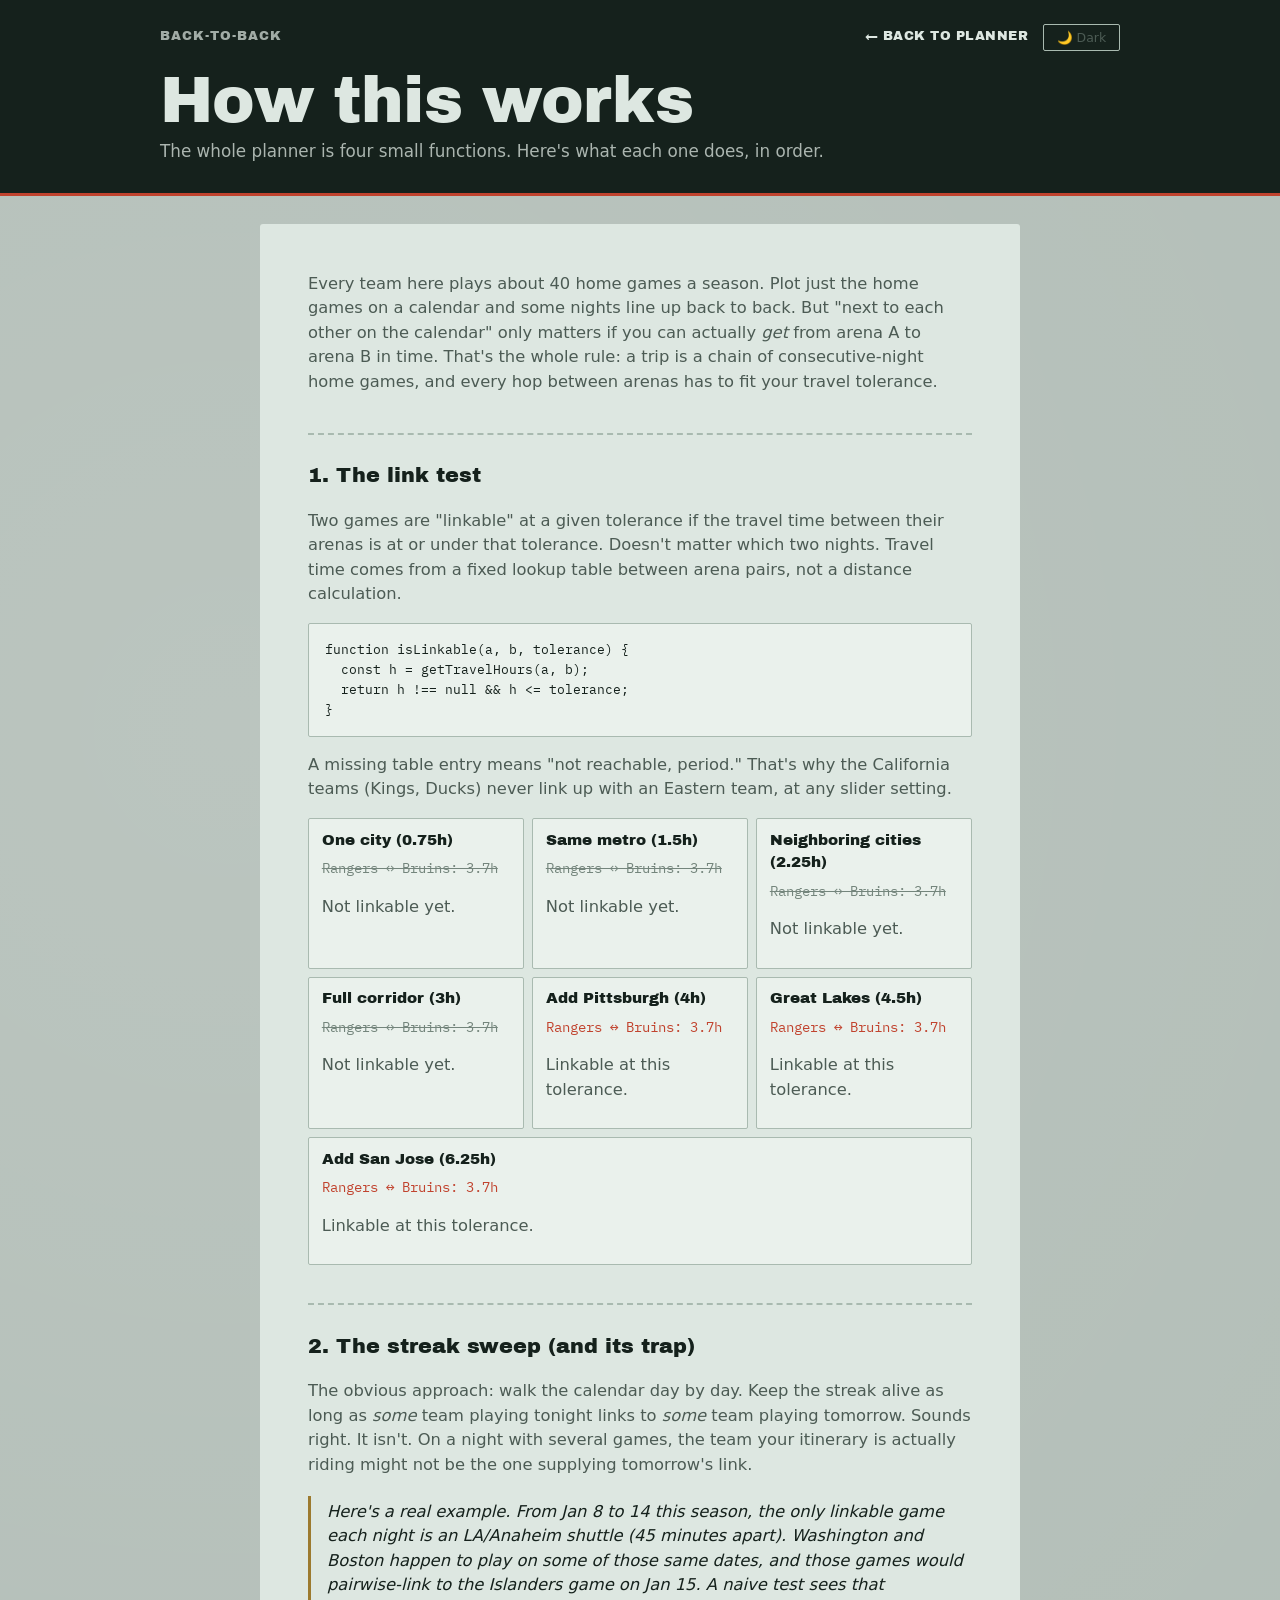
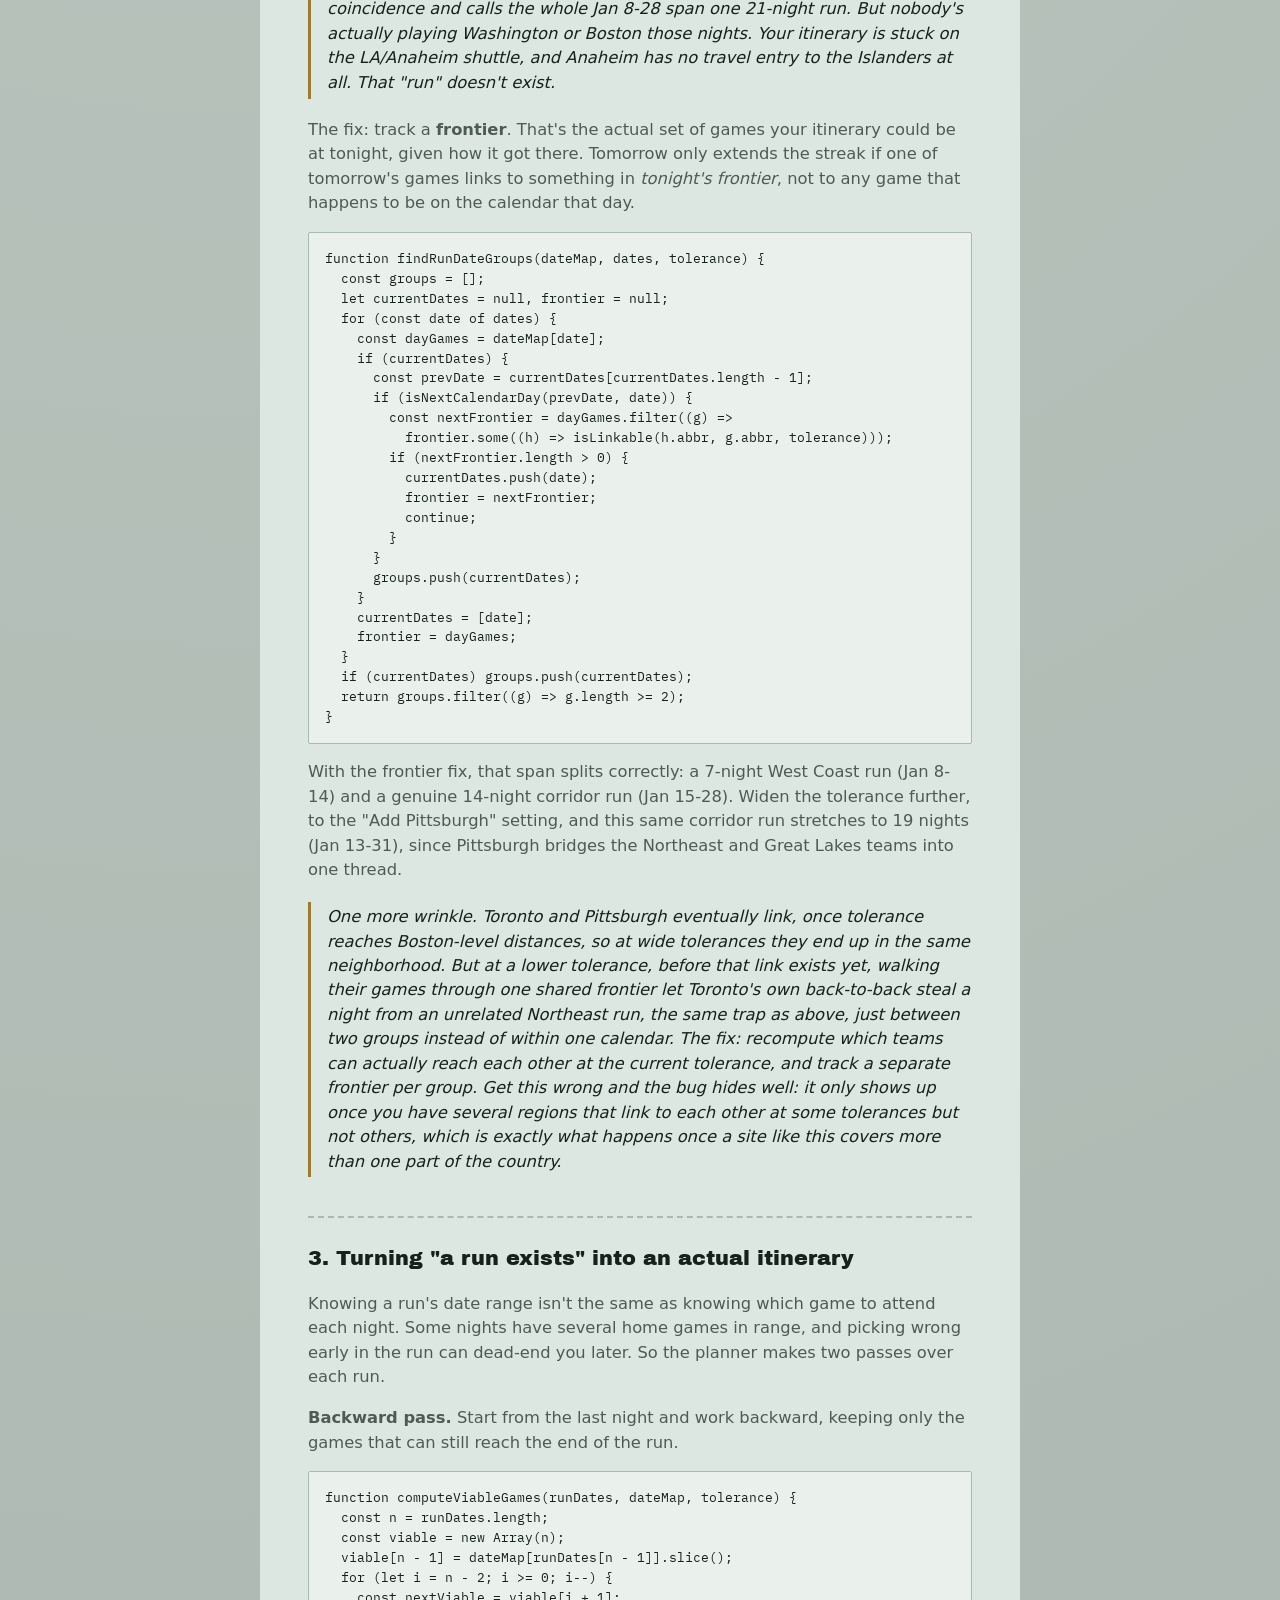
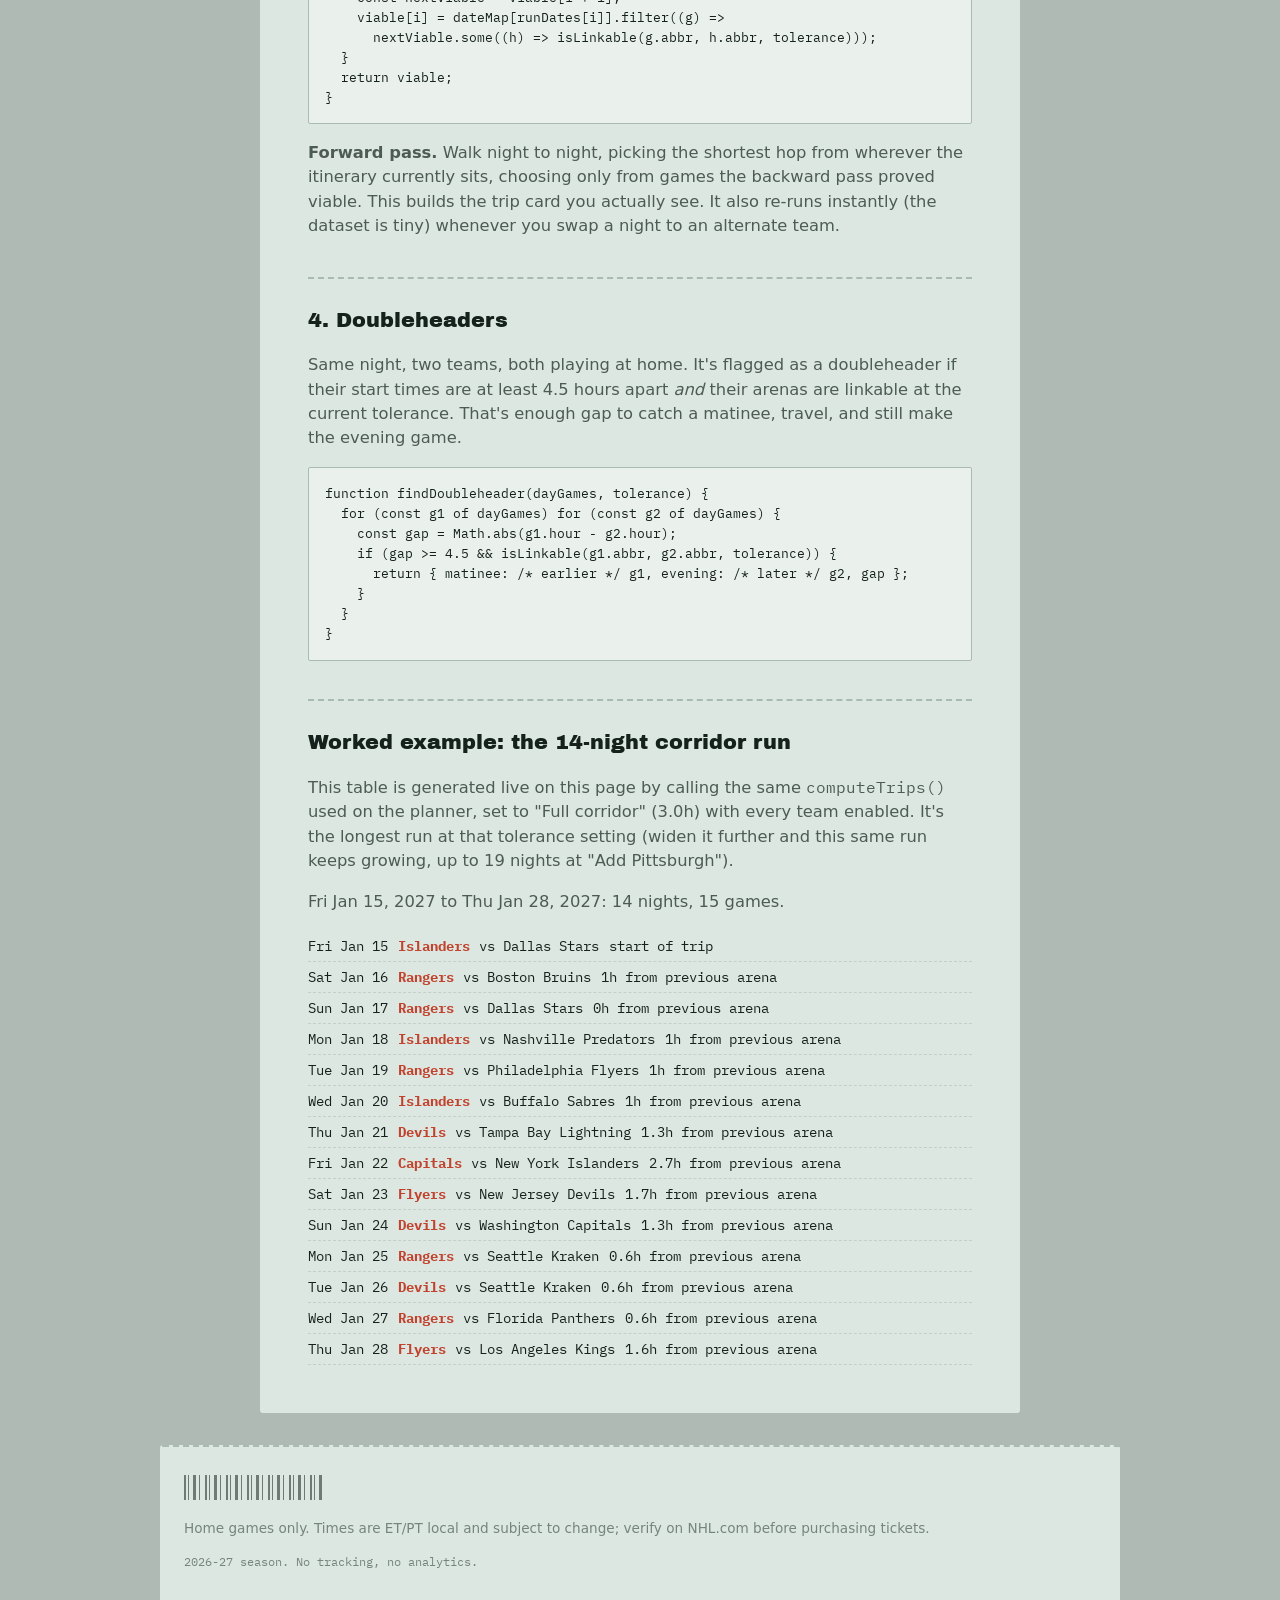
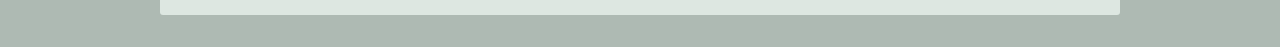
==== commit f5d370d4: "Add Pittsburgh, Columbus, Carolina, Nashville, Calgary, Edmonton Pittsburgh bridges the Northeast an" ====
--- a/how.html
+++ b/how.html
@@ -4,6 +4,7 @@
 <meta charset="utf-8">
 <script src="theme.js"></script>
 <meta name="viewport" content="width=device-width, initial-scale=1">
+<link rel="icon" href="https://assets.nhle.com/logos/nhl/svg/NHL_light.svg" type="image/svg+xml">
 <title>How this works: Back-to-Back</title>
 <meta name="description" content="How the Back-to-Back trip planner finds travelable runs of NHL home games.">
 <link rel="preconnect" href="https://fonts.googleapis.com">
@@ -107,8 +108,20 @@
 }</code></pre>
     <p>
       With the frontier fix, that span splits correctly: a 7-night West Coast run (Jan 8-14) and a
-      genuine 14-night corridor run (Jan 15-28). Widen the tolerance further, to the "Add Boston"
-      setting, and this same corridor run stretches to 17 nights (Jan 12-28).
+      genuine 14-night corridor run (Jan 15-28). Widen the tolerance further, to the "Add Pittsburgh"
+      setting, and this same corridor run stretches to 19 nights (Jan 13-31), since Pittsburgh bridges
+      the Northeast and Great Lakes teams into one thread.
+    </p>
+    <p class="aha">
+      One more wrinkle. Toronto and Pittsburgh eventually link, once tolerance reaches Boston-level
+      distances, so at wide tolerances they end up in the same neighborhood. But at a lower tolerance,
+      before that link exists yet, walking their games through one shared frontier let Toronto's own
+      back-to-back steal a night from an unrelated Northeast run, the same trap as above, just between
+      two groups instead of within one calendar. The fix: recompute which teams can actually reach each
+      other <em>at the current tolerance</em>, and track a separate frontier per group. Get this wrong
+      and the bug hides well: it only shows up once you have several regions that link to each other
+      at some tolerances but not others, which is exactly what happens once a site like this covers
+      more than one part of the country.
     </p>
   </section>
 
@@ -164,8 +177,8 @@
     <p>
       This table is generated live on this page by calling the same <code>computeTrips()</code> used
       on the planner, set to "Full corridor" (3.0h) with every team enabled. It's the longest run at
-      that tolerance setting (widen it further and this same run keeps growing, up to 17 nights at
-      "Add Boston").
+      that tolerance setting (widen it further and this same run keeps growing, up to 19 nights at
+      "Add Pittsburgh").
     </p>
     <div id="worked-example"></div>
   </section>
--- a/styles.css
+++ b/styles.css
@@ -331,7 +331,7 @@
   display: inline-flex;
   align-items: center;
   justify-content: center;
-  height: 3.6rem;
+  height: 4.6rem;
   padding: 0.2rem;
   background: none;
   border: none;
@@ -344,7 +344,7 @@
 .team-chip-logo {
   height: 100%;
   width: auto;
-  max-width: 5rem;
+  max-width: 6.2rem;
   object-fit: contain;
 }
 .team-chip-fallback {
@@ -501,7 +501,7 @@
 .night-list { list-style: none; margin: 0; padding: 0.4rem 1.1rem 1rem; }
 .night-row {
   display: grid;
-  grid-template-columns: 3.4em 46px 1fr auto;
+  grid-template-columns: 3.4em 58px 1fr auto;
   gap: 0.6rem;
   align-items: center;
   padding: 0.55rem 0;
@@ -517,8 +517,8 @@
 }
 /* a bare team logo, not a full-height accent rail or a badge shell */
 .night-seal {
-  width: 46px;
-  height: 46px;
+  width: 58px;
+  height: 58px;
   align-self: center;
   display: flex;
   align-items: center;
@@ -550,7 +550,7 @@
   display: inline-flex;
   align-items: center;
   justify-content: center;
-  height: 2.4rem;
+  height: 3rem;
   padding: 0.15rem;
   border-radius: var(--radius-sm);
   border: none;
@@ -559,7 +559,7 @@
   opacity: 0.4;
   transition: opacity var(--motion-fast), background var(--motion-fast);
 }
-.alt-chip-logo { height: 100%; width: auto; max-width: 3.2rem; object-fit: contain; }
+.alt-chip-logo { height: 100%; width: auto; max-width: 3.9rem; object-fit: contain; }
 .alt-chip-fallback {
   display: none;
   font-family: var(--font-mono);
@@ -609,7 +609,7 @@
   padding: 0.1rem 0;
 }
 .dh-team-name { display: inline-flex; align-items: center; gap: 0.4rem; }
-.dh-logo { width: 28px; height: 28px; object-fit: contain; flex: none; }
+.dh-logo { width: 34px; height: 34px; object-fit: contain; flex: none; }
 .dh-fallback {
   display: none;
   font-family: var(--font-mono);
@@ -750,8 +750,8 @@
 .mini-slider-card .link-no { color: var(--text-faint); text-decoration: line-through; }
 
 @media (max-width: 560px) {
-  .night-row { grid-template-columns: 2.8em 46px 1fr; }
-  .night-row > .night-time { grid-column: 1 / -1; text-align: left; padding-left: calc(2.8em + 46px + 0.6rem); }
+  .night-row { grid-template-columns: 2.8em 52px 1fr; }
+  .night-row > .night-time { grid-column: 1 / -1; text-align: left; padding-left: calc(2.8em + 52px + 0.6rem); }
   .hop-row { padding-left: 2.8em; }
   .trip-cards { padding-left: 1rem; }
 }
